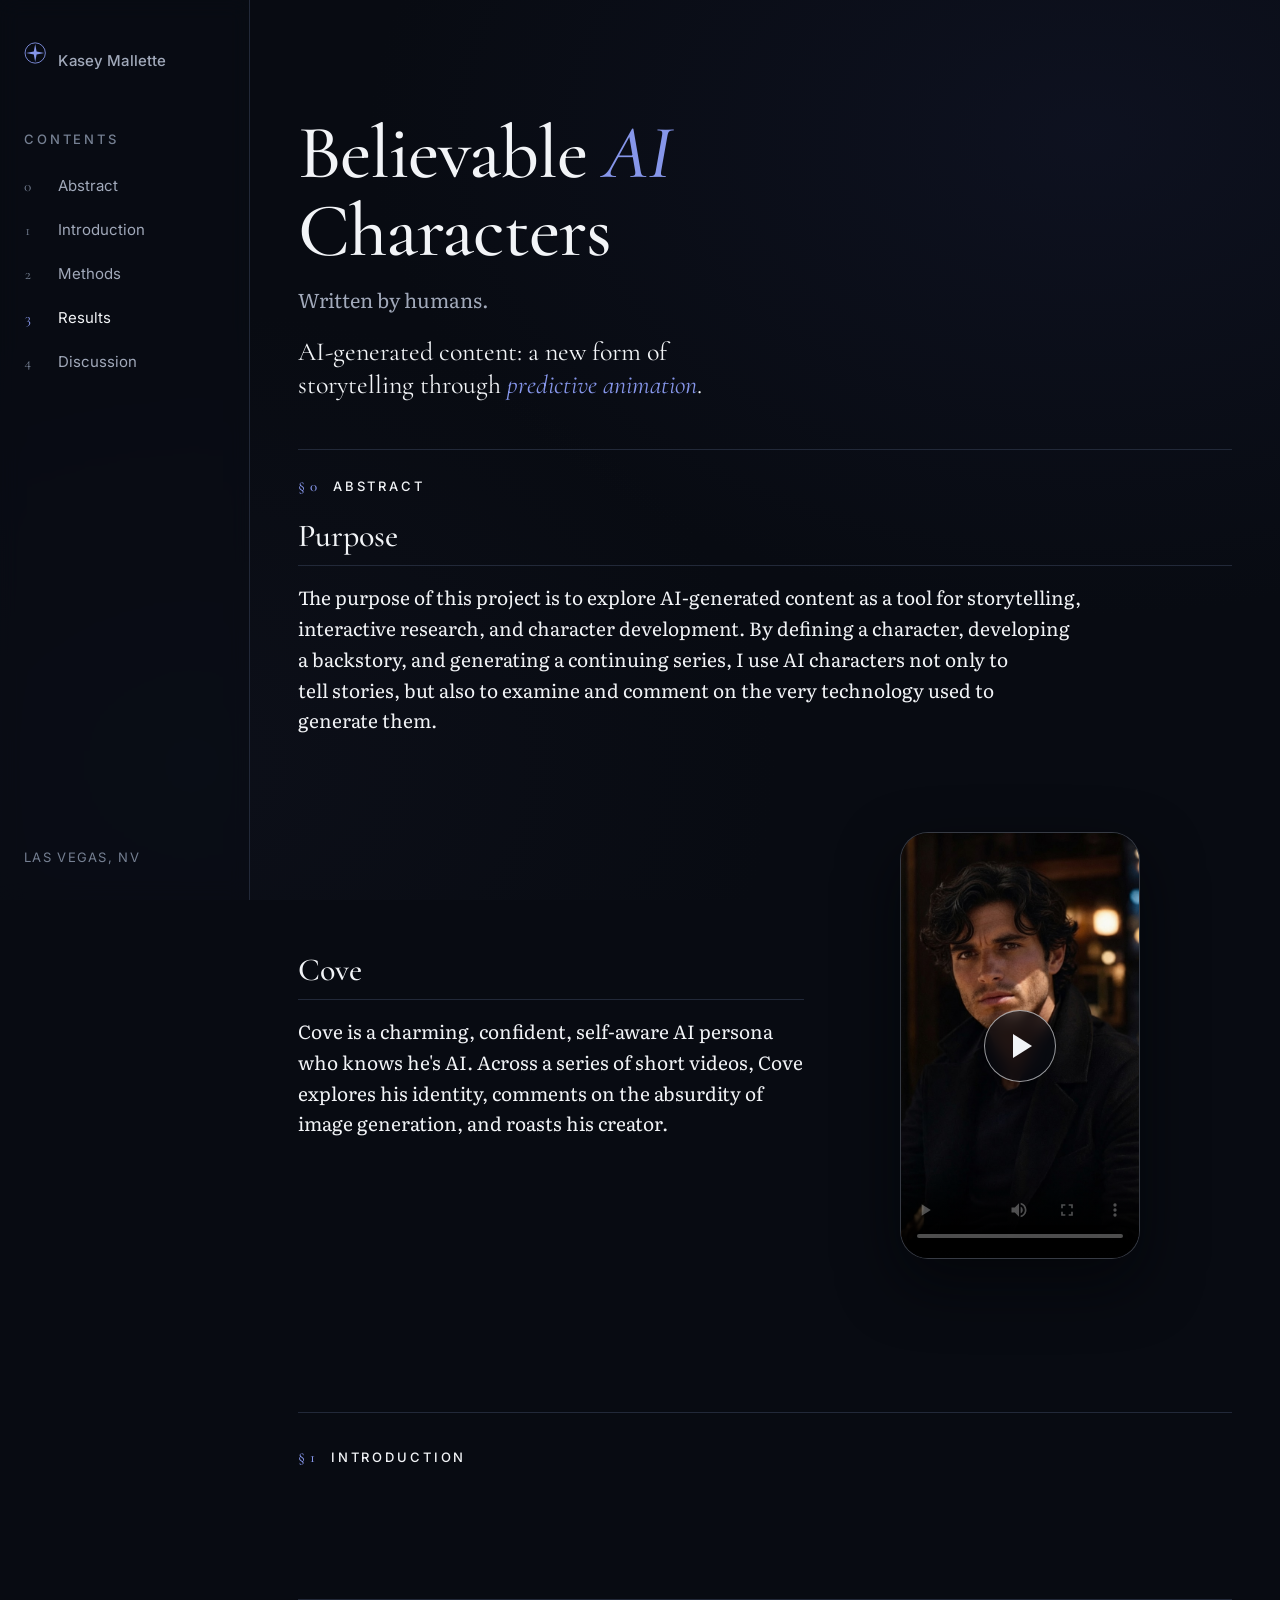
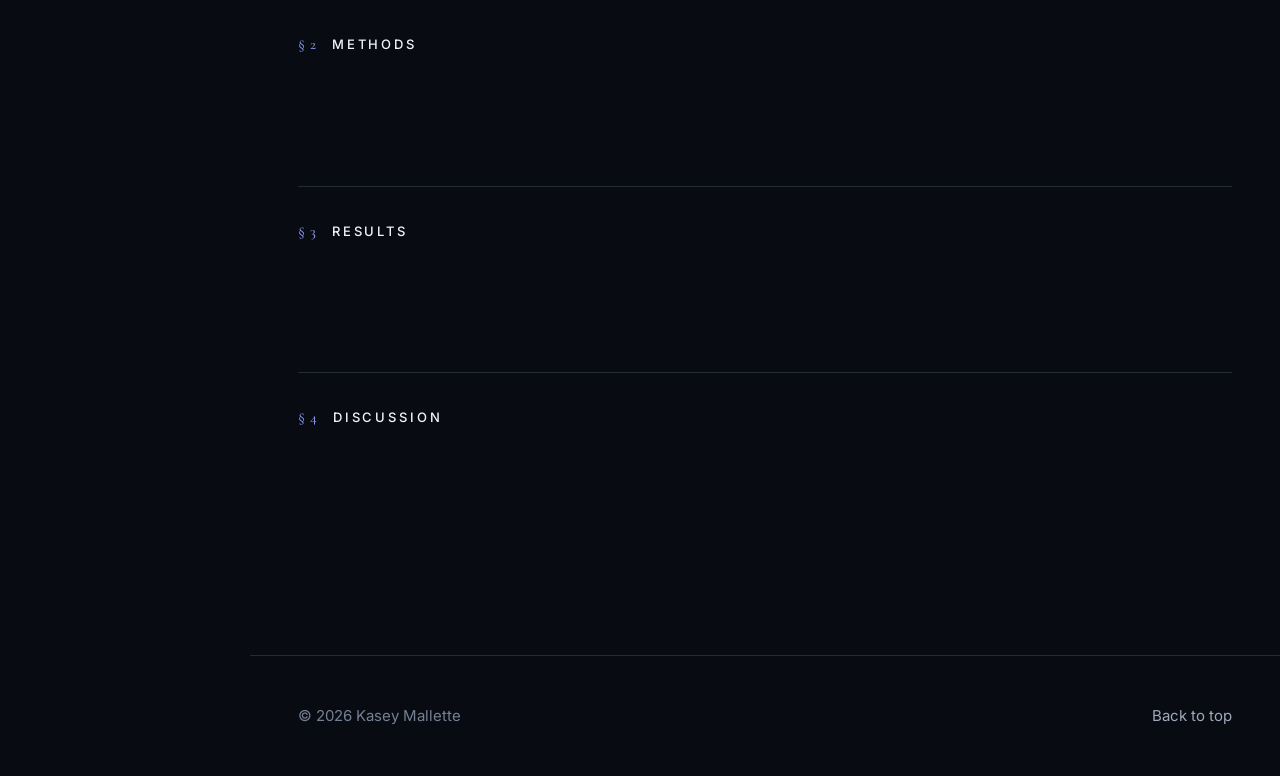
==== index.html @ 1885e65a "Commit html" ====
<!doctype html>
<html lang="en">
  <head>
    <meta charset="utf-8" />
    <meta name="viewport" content="width=device-width, initial-scale=1" />

    <title>Kasey Mallette — Believable AI Characters</title>
    <meta
      name="description"
      content="AI-generated content: a new form of storytelling through predictive animation."
    />

    <meta property="og:title" content="Kasey Mallette — Believable AI Characters" />
    <meta
      property="og:description"
      content="AI-generated content: a new form of storytelling through predictive animation."
    />
    <meta property="og:type" content="website" />

    <link rel="preconnect" href="https://fonts.googleapis.com" />
    <link rel="preconnect" href="https://fonts.gstatic.com" crossorigin />
    <link
      href="https://fonts.googleapis.com/css2?family=Cormorant+Garamond:ital,wght@0,400;0,500;0,600;1,400;1,500&family=Literata:ital,opsz,wght@0,7..72,400;0,7..72,500;1,7..72,400&family=Inter:wght@400;500;600&display=swap"
      rel="stylesheet"
    />

    <link rel="stylesheet" href="./base.css" />
    <link rel="stylesheet" href="./style.css" />
  </head>

  <body>
    <a href="#main" class="sr-only">Skip to content</a>

    <!-- Reading progress. Width is driven by scroll position in the script
         at the foot of this file. -->
    <div class="progress" aria-hidden="true"><span id="progressBar"></span></div>

    <!-- ==========================================================
         MOBILE HEADER
         Only visible below 1080px. On desktop the brand and the
         section list live in the fixed sidebar instead.
         ========================================================== -->
    <header class="site-header" id="siteHeader">
      <div class="site-header__bar">
        <a href="#main" class="brand" aria-label="Kasey Mallette — top of page">
          <svg viewBox="0 0 32 32" fill="none" aria-hidden="true">
            <circle cx="16" cy="16" r="14.5" stroke="currentColor" stroke-width="1.25" />
            <path d="M16 3 L18 14 L29 16 L18 18 L16 29 L14 18 L3 16 L14 14 Z" fill="currentColor" />
          </svg>
          <span>Kasey Mallette</span>
        </a>

        <button class="nav-toggle" id="navToggle" aria-label="Open menu" aria-expanded="false" aria-controls="navPanel">
          <svg viewBox="0 0 24 24" fill="none" stroke="currentColor" stroke-width="1.75" stroke-linecap="round" aria-hidden="true">
            <line x1="4" y1="7" x2="20" y2="7" />
            <line x1="4" y1="12" x2="20" y2="12" />
            <line x1="4" y1="17" x2="20" y2="17" />
          </svg>
        </button>
      </div>

      <!-- Always-visible chip rail on phones. Scrolls sideways, highlights
           the section you are in, so the page never reads as one long text. -->
      <nav class="chiprail" aria-label="Sections">
        <a href="#abstract" data-spy-chip="abstract">0 · Abstract</a>
        <a href="#introduction" data-spy-chip="introduction">1 · Introduction</a>
        <a href="#methods" data-spy-chip="methods">2 · Methods</a>
        <a href="#results" data-spy-chip="results">3 · Results</a>
        <a href="#discussion" data-spy-chip="discussion">4 · Discussion</a>
      </nav>

      <nav class="nav-panel" id="navPanel" data-open="false" aria-label="Menu">
        <ol>
          <li><a href="#abstract"><span>§ 0</span><span>Abstract</span></a></li>
          <li><a href="#introduction"><span>§ 1</span><span>Introduction</span></a></li>
          <li><a href="#methods"><span>§ 2</span><span>Methods</span></a></li>
          <li><a href="#results"><span>§ 3</span><span>Results</span></a></li>
          <li><a href="#discussion"><span>§ 4</span><span>Discussion</span></a></li>
        </ol>
      </nav>
    </header>

    <!-- ==========================================================
         DESKTOP SIDEBAR
         Fixed. Holds the brand, the section list with a live
         active state, and the contact line. This is what makes the
         page click-through instead of one continuous scroll.
         ========================================================== -->
    <aside class="sidenav" aria-label="Section navigation">
      <a href="#main" class="brand brand--side">
        <svg viewBox="0 0 32 32" fill="none" aria-hidden="true">
          <circle cx="16" cy="16" r="14.5" stroke="currentColor" stroke-width="1.25" />
          <path d="M16 3 L18 14 L29 16 L18 18 L16 29 L14 18 L3 16 L14 14 Z" fill="currentColor" />
        </svg>
        <span>Kasey Mallette</span>
      </a>

      <nav class="sidenav__nav">
        <p class="sidenav__label">Contents</p>
        <ol>
          <li><a href="#abstract" data-spy="abstract"><span class="sidenav__num">0</span><span>Abstract</span></a></li>
          <li><a href="#introduction" data-spy="introduction"><span class="sidenav__num">1</span><span>Introduction</span></a></li>
          <li><a href="#methods" data-spy="methods"><span class="sidenav__num">2</span><span>Methods</span></a></li>
          <li><a href="#results" data-spy="results"><span class="sidenav__num">3</span><span>Results</span></a></li>
          <li><a href="#discussion" data-spy="discussion"><span class="sidenav__num">4</span><span>Discussion</span></a></li>
        </ol>
      </nav>

      <p class="sidenav__foot">Las Vegas, NV</p>
    </aside>

    <main id="main">
      <!-- ==========================================================
           HERO
           Approved copy is maintained in README.md and moved here.
           ========================================================== -->
      <section class="hero">
        <div class="wrap">
          <h1 class="reveal">
            <span class="hero__line">Believable <span class="accent">AI</span></span>
            <span class="hero__line">Characters</span>
            <span class="hero__byline">Written by humans.</span>
          </h1>

          <div class="tagline reveal delay-1">
            <p class="tagline__lede">
              AI-generated content: a new form of storytelling through
              <span class="accent">predictive animation</span>.
            </p>
          </div>

          <div class="hero__grid reveal delay-2">
            <div class="abstract" id="abstract" aria-labelledby="abstract-label">
              <p class="abstract__label" id="abstract-label">
                <span class="abstract__num">§ 0</span>
                <span class="abstract__name">Abstract</span>
              </p>

              <div class="abstract__body">
                <section class="abstract__copy" aria-labelledby="abstract-purpose">
                  <h3 class="abstract__character" id="abstract-purpose">Purpose</h3>
                  <p>
                    The purpose of this project is to explore AI-generated content as a
                    tool for storytelling, interactive research, and character
                    development. By defining a character, developing a backstory, and
                    generating a continuing series, I use AI characters not only to tell
                    stories, but also to examine and comment on the very technology used
                    to generate them.
                  </p>
                </section>

                <article class="abstract__pair">
                  <div class="abstract__copy">
                    <h3 class="abstract__character">Cove</h3>
                    <p>
                      Cove is a charming, confident, self-aware AI persona who knows he's
                      AI. Across a series of short videos, Cove explores his identity,
                      comments on the absurdity of image generation, and roasts his
                      creator.
                    </p>
                  </div>

                  <div class="phone-player">
                    <video
                      class="phone-video"
                      controls
                      playsinline
                      preload="metadata"
                      poster="./images/A1_meet-cove.jpg"
                      aria-label="A1 — Meet Cove"
                    >
                      <source src="./videos/A1_meet-cove.mp4" type="video/mp4" />
                    </video>
                    <button class="phone-player__play" type="button" aria-label="Play Meet Cove">
                      <span aria-hidden="true"></span>
                    </button>
                  </div>
                </article>

                <!-- Holly Wood copy is still in development in README.md. -->
              </div>
            </div>
          </div>
        </div>
      </section>

      <!-- ==========================================================
           § 1 INTRODUCTION
           Copy pending in README.md.
           ========================================================== -->
      <section class="paper-section reveal-on-scroll" id="introduction" aria-labelledby="introduction-label">
        <div class="wrap">
          <header class="sect-head">
            <p class="sect-head__label" id="introduction-label">
              <span class="sect-head__num">§ 1</span>
              <span class="sect-head__name">Introduction</span>
            </p>
          </header>
        </div>
      </section>

      <!-- ==========================================================
           § 2 METHODS
           Copy pending in README.md.
           ========================================================== -->
      <section class="paper-section reveal-on-scroll" id="methods" aria-labelledby="methods-label">
        <div class="wrap">
          <header class="sect-head">
            <p class="sect-head__label" id="methods-label">
              <span class="sect-head__num">§ 2</span>
              <span class="sect-head__name">Methods</span>
            </p>
          </header>
        </div>
      </section>

      <!-- ==========================================================
           § 3 RESULTS
           Copy pending in README.md.
           ========================================================== -->
      <section class="paper-section reveal-on-scroll" id="results" aria-labelledby="results-label">
        <div class="wrap">
          <header class="sect-head">
            <p class="sect-head__label" id="results-label">
              <span class="sect-head__num">§ 3</span>
              <span class="sect-head__name">Results</span>
            </p>
          </header>
        </div>
      </section>

      <!-- ==========================================================
           § 4 DISCUSSION
           Copy pending in README.md.
           ========================================================== -->
      <section class="paper-section reveal-on-scroll" id="discussion" aria-labelledby="discussion-label">
        <div class="wrap">
          <header class="sect-head">
            <p class="sect-head__label" id="discussion-label">
              <span class="sect-head__num">§ 4</span>
              <span class="sect-head__name">Discussion</span>
            </p>
          </header>
        </div>
      </section>

    </main>

    <footer class="site-footer">
      <div class="wrap">
        <span>© <span id="year"></span> Kasey Mallette</span>
        <a href="#main">Back to top</a>
      </div>
    </footer>

    <!-- Lightbox. Opens when a .tile with data-video is clicked. -->
    <div class="lightbox" id="lightbox" data-open="false" role="dialog" aria-modal="true" aria-label="Video player">
      <button class="lightbox__close" id="lightboxClose" aria-label="Close video">×</button>
      <div class="lightbox__stage"><iframe id="lightboxFrame" title="Video" allow="autoplay; encrypted-media; picture-in-picture" allowfullscreen></iframe></div>
    </div>

    <script>
      document.getElementById("year").textContent = new Date().getFullYear();

      /* Reading progress + header state */
      const header = document.getElementById("siteHeader");
      const bar = document.getElementById("progressBar");
      const onScroll = () => {
        header.dataset.scrolled = window.scrollY > 8 ? "true" : "false";
        const h = document.documentElement.scrollHeight - window.innerHeight;
        bar.style.width = (h > 0 ? (window.scrollY / h) * 100 : 0) + "%";
      };
      onScroll();
      window.addEventListener("scroll", onScroll, { passive: true });

      /* Mobile menu */
      const toggle = document.getElementById("navToggle");
      const panel = document.getElementById("navPanel");
      const setNav = (open) => {
        panel.dataset.open = String(open);
        toggle.setAttribute("aria-expanded", String(open));
        toggle.setAttribute("aria-label", open ? "Close menu" : "Open menu");
      };
      toggle.addEventListener("click", () => setNav(panel.dataset.open !== "true"));
      panel.addEventListener("click", (e) => { if (e.target.closest("a")) setNav(false); });

      /* Scrollspy — marks the sidebar and chip rail entry for the section
         currently nearest the top third of the viewport. */
      const spySections = ["abstract", "introduction", "methods", "results", "discussion"];
      const spyLinks = new Map();
      spySections.forEach((id) => {
        spyLinks.set(id, [
          document.querySelector(`[data-spy="${id}"]`),
          document.querySelector(`[data-spy-chip="${id}"]`),
        ].filter(Boolean));
      });
      const setActive = (id) => {
        spyLinks.forEach((els, key) =>
          els.forEach((el) => el.setAttribute("aria-current", key === id ? "true" : "false"))
        );
      };
      const spyObserver = new IntersectionObserver(
        (entries) => {
          const hit = entries
            .filter((e) => e.isIntersecting)
            .sort((a, b) => a.boundingClientRect.top - b.boundingClientRect.top)[0];
          if (hit) setActive(hit.target.id);
        },
        { rootMargin: "-20% 0px -65% 0px", threshold: 0 }
      );
      spySections.forEach((id) => {
        const el = document.getElementById(id);
        if (el) spyObserver.observe(el);
      });

      /* Reveal on scroll */
      const observer = new IntersectionObserver(
        (entries) => {
          entries.forEach((entry) => {
            if (entry.isIntersecting) {
              entry.target.dataset.visible = "true";
              observer.unobserve(entry.target);
            }
          });
        },
        { rootMargin: "0px 0px -10% 0px", threshold: 0.05 }
      );
      document.querySelectorAll(".reveal-on-scroll").forEach((el) => observer.observe(el));

      /* Large, centered play controls for the three embedded character videos. */
      document.querySelectorAll(".phone-player").forEach((player) => {
        const video = player.querySelector("video");
        const play = player.querySelector(".phone-player__play");
        const sync = () => {
          player.dataset.playing = String(!video.paused && !video.ended);
        };
        play.addEventListener("click", () => video.play());
        video.addEventListener("play", sync);
        video.addEventListener("pause", sync);
        video.addEventListener("ended", sync);
      });

      /* Lightbox — YouTube Shorts play in place rather than sending
         the visitor off to YouTube. src is cleared on close so audio stops. */
      const lb = document.getElementById("lightbox");
      const lbFrame = document.getElementById("lightboxFrame");
      const closeLb = () => {
        lb.dataset.open = "false";
        lbFrame.removeAttribute("src");
        document.body.style.overflow = "";
      };
      document.querySelectorAll("[data-yt]").forEach((tile) => {
        tile.addEventListener("click", () => {
          lbFrame.src =
            "https://www.youtube-nocookie.com/embed/" + tile.dataset.yt + "?autoplay=1&rel=0&playsinline=1";
          lb.dataset.open = "true";
          document.body.style.overflow = "hidden";
        });
      });
      document.getElementById("lightboxClose").addEventListener("click", closeLb);
      lb.addEventListener("click", (e) => { if (e.target === lb) closeLb(); });
      document.addEventListener("keydown", (e) => {
        if (e.key === "Escape") { closeLb(); setNav(false); }
      });
    </script>
  </body>
</html>
---- base.css ----
/* base.css — reset & accessibility basics */
*,
*::before,
*::after {
  box-sizing: border-box;
  margin: 0;
  padding: 0;
}

html {
  -moz-text-size-adjust: none;
  -webkit-text-size-adjust: none;
  text-size-adjust: none;
  -webkit-font-smoothing: antialiased;
  -moz-osx-font-smoothing: grayscale;
  text-rendering: optimizeLegibility;
  scroll-behavior: smooth;
  hanging-punctuation: first last;
  scroll-padding-top: var(--space-16);
}

body {
  min-height: 100dvh;
  line-height: 1.6;
  font-family: var(--font-body, sans-serif);
  font-size: var(--text-base);
  color: var(--color-text);
  background-color: var(--color-bg);
}

img, picture, video, canvas, svg {
  display: block;
  max-width: 100%;
  height: auto;
}

ul[role='list'], ol[role='list'] { list-style: none; }

input, button, textarea, select {
  font: inherit;
  color: inherit;
}

h1, h2, h3, h4, h5, h6 {
  text-wrap: balance;
  line-height: 1.15;
}
p, li, figcaption {
  text-wrap: pretty;
  max-width: 72ch;
}

::selection {
  background: hsl(230 70% 72% / 0.25);
  color: var(--color-text);
}

:focus-visible {
  outline: 2px solid var(--color-primary);
  outline-offset: 3px;
  border-radius: 4px;
}

@media (prefers-reduced-motion: reduce) {
  *, *::before, *::after {
    animation-duration: 0.01ms !important;
    animation-iteration-count: 1 !important;
    transition-duration: 0.01ms !important;
    scroll-behavior: auto !important;
  }
}

button {
  cursor: pointer;
  background: none;
  border: none;
}

a, button, [role='button'] {
  transition:
    color 180ms ease,
    background 180ms ease,
    border-color 180ms ease,
    box-shadow 180ms ease,
    transform 180ms ease;
}

.sr-only {
  position: absolute;
  width: 1px;
  height: 1px;
  padding: 0;
  margin: -1px;
  overflow: hidden;
  clip: rect(0, 0, 0, 0);
  white-space: nowrap;
  border-width: 0;
}
---- style.css ----
/* ============================================
   Kasey Mallette — portfolio
   Dark only. Fixed sidebar + prose column + margin column.
   The paper spine is still IMRAD; the shell around it is a site.
   ============================================ */

:root {
  /* Type */
  /* Cormorant is a display serif: high stroke contrast, small x-height.
     Gorgeous at hero size, unreadable as body text on a phone.
     Literata is a screen-reading serif — sturdier strokes, taller x-height,
     optical sizing. Swap the first name below for "Lora",
     "Libre Baskerville", or "Georgia" to try the alternatives. */
  --font-display: "Cormorant Garamond", "EB Garamond", Georgia, serif;
  --font-read: "Literata", Georgia, "Iowan Old Style", serif;
  --font-body: "Inter", system-ui, -apple-system, "Segoe UI", sans-serif;

  /* Fluid type scale */
  --text-xs: clamp(0.75rem, 0.72rem + 0.15vw, 0.8125rem);
  --text-sm: clamp(0.875rem, 0.84rem + 0.18vw, 0.9375rem);
  --text-base: clamp(1rem, 0.96rem + 0.2vw, 1.0625rem);
  --text-lg: clamp(1.125rem, 1.06rem + 0.3vw, 1.25rem);
  --text-xl: clamp(1.5rem, 1.3rem + 0.9vw, 2rem);
  --text-2xl: clamp(2rem, 1.6rem + 2vw, 3rem);
  --text-hero: clamp(2.5rem, 1.7rem + 4.4vw, 4.75rem);

  /* Reading sizes */
  --text-read: clamp(1.0625rem, 1rem + 0.4vw, 1.1875rem);
  --text-lede: clamp(1.25rem, 1.1rem + 0.8vw, 1.625rem);

  /* Spacing (4px base) */
  --space-1: 0.25rem;
  --space-2: 0.5rem;
  --space-3: 0.75rem;
  --space-4: 1rem;
  --space-5: 1.25rem;
  --space-6: 1.5rem;
  --space-8: 2rem;
  --space-12: 3rem;
  --space-16: 4rem;
  --space-24: 6rem;
  --space-32: 8rem;

  /* Color — dark only */
  --color-bg: hsl(222 40% 5%);
  --color-surface: hsl(222 35% 8%);
  --color-surface-2: hsl(222 30% 12%);
  --color-border: hsl(222 25% 18%);
  --color-text: hsl(220 25% 96%);
  --color-text-muted: hsl(220 15% 68%);
  --color-text-dim: hsl(220 12% 52%);
  --color-primary: hsl(230 70% 72%);
  --color-primary-strong: hsl(230 75% 78%);

  /* Radii */
  --radius-sm: 4px;
  --radius-md: 8px;
  --radius-lg: 14px;
  --radius-pill: 999px;

  /* Layout */
  --container-max: 1160px;
  --measure: 46ch;
  --gutter: clamp(1.25rem, 4vw, 3rem);
  --sidenav-w: 250px;
  --header-h: 108px;
}

body {
  background:
    radial-gradient(1200px 800px at 85% 15%, hsl(230 40% 12% / 0.55), transparent 60%),
    radial-gradient(900px 700px at 15% 85%, hsl(230 30% 10% / 0.45), transparent 65%),
    var(--color-bg);
  background-attachment: fixed;
}

html { scroll-behavior: smooth; scroll-padding-top: var(--header-h); }
@media (prefers-reduced-motion: reduce) { html { scroll-behavior: auto; } }

/* ---------- Shell ---------- */

.wrap {
  width: 100%;
  max-width: var(--container-max);
  margin-inline: auto;
  padding-inline: var(--gutter);
}

/* Reading progress */
.progress {
  position: fixed;
  inset: 0 0 auto 0;
  height: 2px;
  z-index: 80;
  background: transparent;
}
.progress span {
  display: block;
  height: 100%;
  width: 0;
  background: var(--color-primary);
  transition: width 90ms linear;
}

/* ---------- Mobile header ---------- */

.site-header {
  position: sticky;
  top: 0;
  z-index: 60;
  background: hsl(222 40% 5% / 0.82);
  backdrop-filter: blur(14px);
  -webkit-backdrop-filter: blur(14px);
  border-bottom: 1px solid transparent;
  transition: border-color 240ms ease, background 240ms ease;
}
.site-header[data-scrolled="true"] {
  border-bottom-color: var(--color-border);
  background: hsl(222 40% 5% / 0.94);
}
.site-header__bar {
  display: flex;
  align-items: center;
  justify-content: space-between;
  gap: var(--space-6);
  padding: var(--space-4) var(--gutter);
}

.brand {
  display: inline-flex;
  align-items: center;
  gap: var(--space-3);
  color: var(--color-text);
  text-decoration: none;
  font-family: var(--font-display);
  font-size: var(--text-lg);
  font-weight: 500;
  letter-spacing: 0.01em;
}
.brand svg { width: 30px; height: 30px; color: var(--color-primary); flex-shrink: 0; }

.nav-toggle {
  width: 42px;
  height: 42px;
  display: inline-flex;
  align-items: center;
  justify-content: center;
  border: 1px solid var(--color-border);
  border-radius: var(--radius-md);
  color: var(--color-text);
}
.nav-toggle:hover { border-color: var(--color-primary); color: var(--color-primary); }
.nav-toggle svg { width: 20px; height: 20px; }

/* Horizontal chip rail — the phone equivalent of the sidebar.
   Always visible, so a phone reader can jump instead of scrolling. */
.chiprail {
  display: flex;
  gap: var(--space-2);
  overflow-x: auto;
  scrollbar-width: none;
  padding: 0 var(--gutter) var(--space-3);
  scroll-snap-type: x proximity;
}
.chiprail::-webkit-scrollbar { display: none; }
.chiprail a {
  flex: 0 0 auto;
  scroll-snap-align: start;
  padding: var(--space-2) var(--space-4);
  border: 1px solid var(--color-border);
  border-radius: var(--radius-pill);
  font-family: var(--font-body);
  font-size: var(--text-xs);
  letter-spacing: 0.08em;
  text-transform: uppercase;
  color: var(--color-text-muted);
  text-decoration: none;
  white-space: nowrap;
  transition: color 160ms ease, border-color 160ms ease, background 160ms ease;
}
.chiprail a[aria-current="true"] {
  color: var(--color-bg);
  background: var(--color-primary);
  border-color: var(--color-primary);
}

.nav-panel { display: none; border-top: 1px solid var(--color-border); background: hsl(222 35% 7% / 0.97); }
.nav-panel[data-open="true"] { display: block; }
.nav-panel ol { list-style: none; display: grid; gap: var(--space-1); padding: var(--space-4) var(--gutter); }
.nav-panel a {
  display: flex;
  align-items: baseline;
  gap: var(--space-4);
  padding-block: var(--space-2);
  color: var(--color-text-muted);
  text-decoration: none;
  font-size: var(--text-sm);
  letter-spacing: 0.12em;
  text-transform: uppercase;
}
.nav-panel a:hover { color: var(--color-text); }
.nav-panel a span:first-child {
  font-family: var(--font-display);
  color: var(--color-primary);
  text-transform: none;
}

/* ---------- Desktop sidebar ---------- */

.sidenav { display: none; }

@media (min-width: 1100px) {
  .site-header { display: none; }

  body { padding-left: var(--sidenav-w); }

  .sidenav {
    position: fixed;
    inset: 0 auto 0 0;
    width: var(--sidenav-w);
    z-index: 60;
    display: flex;
    flex-direction: column;
    gap: var(--space-8);
    padding: var(--space-8) var(--space-6);
    border-right: 1px solid var(--color-border);
    background: hsl(222 38% 6% / 0.6);
    backdrop-filter: blur(10px);
    -webkit-backdrop-filter: blur(10px);
  }

  .brand--side { font-size: var(--text-base); }
  .brand--side svg { width: 26px; height: 26px; }

  .sidenav__nav { margin-top: var(--space-4); }
  .sidenav__label {
    font-family: var(--font-body);
    font-size: var(--text-xs);
    font-weight: 500;
    letter-spacing: 0.22em;
    text-transform: uppercase;
    color: var(--color-text-dim);
    margin-bottom: var(--space-4);
  }
  .sidenav ol { list-style: none; display: grid; gap: var(--space-1); }
  .sidenav a {
    display: grid;
    grid-template-columns: 1.4rem 1fr;
    align-items: baseline;
    gap: var(--space-3);
    padding: var(--space-2) var(--space-3);
    margin-left: calc(var(--space-3) * -1);
    border-radius: var(--radius-sm);
    font-family: var(--font-body);
    font-size: var(--text-sm);
    color: var(--color-text-muted);
    text-decoration: none;
    transition: color 160ms ease, background 160ms ease;
  }
  .sidenav a:hover { color: var(--color-text); background: hsl(222 30% 14% / 0.6); }
  .sidenav__num {
    font-family: var(--font-display);
    color: var(--color-text-dim);
    font-variant-numeric: tabular-nums;
    transition: color 160ms ease;
  }
  .sidenav a[aria-current="true"] { color: var(--color-text); }
  .sidenav a[aria-current="true"] .sidenav__num { color: var(--color-primary); }

  .sidenav__foot {
    margin-top: auto;
    font-family: var(--font-body);
    font-size: var(--text-xs);
    letter-spacing: 0.1em;
    text-transform: uppercase;
    color: var(--color-text-dim);
  }
}

/* ---------- Hero ---------- */

.hero { padding-block: clamp(var(--space-16), 9vw, var(--space-32)) var(--space-16); }

.hero h1 {
  font-family: var(--font-display);
  font-weight: 500;
  font-size: var(--text-hero);
  line-height: 1.02;
  letter-spacing: -0.015em;
  color: var(--color-text);
  max-width: 16ch;
}
.hero h1 .accent { color: var(--color-primary); font-style: italic; font-weight: 500; }
.hero__line { display: block; }
.hero__byline {
  display: block;
  margin-top: var(--space-4);
  font-family: var(--font-read);
  font-size: var(--text-lg);
  font-weight: 400;
  letter-spacing: 0;
  line-height: 1.3;
  color: var(--color-text-muted);
}

.hero .tagline { margin-top: var(--space-6); }
.hero .tagline p {
  font-family: var(--font-display);
  font-size: var(--text-lede);
  line-height: 1.25;
  color: var(--color-text);
  max-width: 34ch;
}
.hero .tagline .accent { color: var(--color-primary); font-style: italic; }

/* Abstract character studies: prose left, one phone video right. */
.hero__grid {
  margin-top: var(--space-12);
}

.abstract { padding-top: var(--space-6); border-top: 1px solid var(--color-border); }
.abstract__label,
.label {
  font-family: var(--font-body);
  font-size: var(--text-xs);
  font-weight: 500;
  letter-spacing: 0.22em;
  text-transform: uppercase;
  color: var(--color-text-muted);
  margin-bottom: var(--space-5);
}
.abstract__label {
  display: flex;
  align-items: baseline;
  gap: var(--space-4);
}
.abstract__num {
  font-family: var(--font-display);
  font-size: var(--text-sm);
  letter-spacing: 0.02em;
  text-transform: none;
  color: var(--color-primary);
}
.abstract__name { color: var(--color-text); }
.abstract__body { display: grid; gap: clamp(var(--space-12), 8vw, var(--space-24)); }
.abstract__pair {
  display: grid;
  gap: var(--space-8);
  align-items: center;
}
@media (min-width: 760px) {
  .abstract__pair {
    grid-template-columns: minmax(0, var(--measure)) 240px;
    gap: clamp(var(--space-12), 8vw, var(--space-24));
  }
}
.abstract__body p {
  font-family: var(--font-read);
  font-size: var(--text-read);
  line-height: 1.62;
  color: var(--color-text);
}
.abstract__copy {
  display: grid;
  gap: var(--space-4);
}
.abstract__character {
  padding-bottom: var(--space-3);
  border-bottom: 1px solid var(--color-border);
  font-family: var(--font-display);
  font-size: var(--text-xl);
  font-weight: 500;
  line-height: 1.1;
  color: var(--color-text);
}
/* Abstract emphasis: italic only, never accent color. Literata ships a real
   drawn italic, so this reads as a shift in tone rather than a visual
   destination. Color at the end of a paragraph is what makes the eye skip
   ahead — italic alone does not. */
.abstract__body em { font-style: italic; color: inherit; }

/* Phone-shaped playable character frame. */
.phone-player {
  position: relative;
  width: 240px;
  aspect-ratio: 9 / 16;
  justify-self: center;
}
.phone-video {
  display: block;
  width: 100%;
  height: 100%;
  aspect-ratio: 9 / 16;
  object-fit: cover;
  overflow: hidden;
  border: 1px solid hsl(220 25% 96% / 0.18);
  border-radius: 28px;
  background-color: var(--color-surface);
  box-shadow:
    0 24px 60px hsl(222 45% 2% / 0.65),
    inset 0 0 0 5px hsl(222 35% 7% / 0.8);
}
.phone-video:hover {
  transform: translateY(-5px);
  border-color: var(--color-primary);
  box-shadow:
    0 30px 70px hsl(222 45% 2% / 0.75),
    0 0 0 1px hsl(230 70% 72% / 0.2);
}
.phone-video:focus-visible { outline: 2px solid var(--color-primary); outline-offset: 4px; }
.phone-player__play {
  position: absolute;
  inset: 50% auto auto 50%;
  width: 72px;
  height: 72px;
  display: grid;
  place-items: center;
  transform: translate(-50%, -50%);
  border: 1px solid hsl(220 25% 96% / 0.62);
  border-radius: 50%;
  background: hsl(222 40% 5% / 0.68);
  color: var(--color-text);
  box-shadow: 0 12px 35px hsl(222 45% 2% / 0.55);
  backdrop-filter: blur(8px);
  -webkit-backdrop-filter: blur(8px);
  transition: opacity 180ms ease, transform 180ms ease, background 180ms ease;
}
.phone-player__play span {
  width: 0;
  height: 0;
  margin-left: 5px;
  border-top: 12px solid transparent;
  border-bottom: 12px solid transparent;
  border-left: 19px solid currentColor;
}
.phone-player__play:hover {
  background: var(--color-primary);
  color: var(--color-bg);
  transform: translate(-50%, -50%) scale(1.06);
}
.phone-player[data-playing="true"] .phone-player__play {
  opacity: 0;
  pointer-events: none;
}
@media (max-width: 759px) {
  .phone-player { width: min(260px, 78vw); }
}

/* ---------- Section heads ---------- */

.sect-head {
  padding-top: var(--space-8);
  border-top: 1px solid var(--color-border);
  margin-bottom: var(--space-10, 2.5rem);
  display: grid;
  gap: var(--space-3);
}
.sect-head__label {
  display: flex;
  align-items: baseline;
  gap: var(--space-4);
  font-family: var(--font-body);
  font-size: var(--text-xs);
  font-weight: 500;
  letter-spacing: 0.22em;
  text-transform: uppercase;
  color: var(--color-text-muted);
}
.sect-head__num {
  font-family: var(--font-display);
  font-size: var(--text-sm);
  letter-spacing: 0.02em;
  text-transform: none;
  color: var(--color-primary);
}
.sect-head__name { color: var(--color-text); }
.sect-head__lede {
  font-family: var(--font-display);
  font-size: var(--text-lede);
  line-height: 1.3;
  color: var(--color-text-muted);
  max-width: 38ch;
}

/* ---------- The Work ---------- */

.work { padding-block: clamp(var(--space-12), 7vw, var(--space-24)); }

.chars { display: grid; gap: var(--space-16); }
@media (min-width: 1000px) {
  .chars { grid-template-columns: 1fr 1fr; gap: clamp(var(--space-8), 4vw, var(--space-16)); }
}

.char__bar {
  display: flex;
  flex-wrap: wrap;
  align-items: baseline;
  gap: var(--space-2) var(--space-4);
  padding-bottom: var(--space-3);
  border-bottom: 1px solid var(--color-border);
}
.char__name {
  font-family: var(--font-display);
  font-size: var(--text-xl);
  font-weight: 500;
  line-height: 1.05;
  color: var(--color-text);
}
.char__role {
  font-family: var(--font-body);
  font-size: var(--text-xs);
  letter-spacing: 0.14em;
  text-transform: uppercase;
  color: var(--color-primary);
}
.char__desc {
  margin-top: var(--space-4);
  font-family: var(--font-read);
  font-size: var(--text-read);
  line-height: 1.6;
  color: var(--color-text-muted);
  max-width: 42ch;
}

/* Clip grid. Sized for vertical 9:16 short-form. */
.reel {
  display: grid;
  grid-template-columns: 1fr;
  gap: var(--space-6);
}
@media (min-width: 620px) {
  .reel { grid-template-columns: repeat(3, 1fr); gap: clamp(var(--space-4), 2.5vw, var(--space-8)); }
}

.tile {
  position: relative;
  display: block;
  width: 100%;
  aspect-ratio: 9 / 16;
  border-radius: var(--radius-lg);
  border: 1px solid var(--color-border);
  background-color: var(--color-surface);
  background-size: cover;
  background-position: center;
  overflow: hidden;
  cursor: pointer;
  transition: border-color 240ms ease, transform 240ms ease, box-shadow 240ms ease;
}
@media (min-width: 620px) { .tile { max-width: none; } }
.tile:hover {
  border-color: var(--color-primary);
  transform: translateY(-4px);
  box-shadow: 0 18px 40px hsl(222 45% 2% / 0.6);
}
.tile:focus-visible { outline: 2px solid var(--color-primary); outline-offset: 3px; }

.tile__play {
  position: absolute;
  inset: 0;
  margin: auto;
  width: 56px;
  height: 56px;
  border-radius: 50%;
  background: hsl(222 40% 5% / 0.55);
  border: 1px solid hsl(220 25% 96% / 0.55);
  backdrop-filter: blur(4px);
  -webkit-backdrop-filter: blur(4px);
  transition: background 240ms ease, border-color 240ms ease;
}
.tile__play::after {
  content: "";
  position: absolute;
  inset: 0;
  margin: auto;
  width: 0;
  height: 0;
  border-left: 13px solid var(--color-text);
  border-top: 8px solid transparent;
  border-bottom: 8px solid transparent;
  transform: translateX(2px);
}
.tile:hover .tile__play { background: var(--color-primary); border-color: var(--color-primary); }
.tile:hover .tile__play::after { border-left-color: var(--color-bg); }

/* Caption sits on a gradient so it stays legible over any frame. */
.tile__cap {
  position: absolute;
  inset: auto 0 0 0;
  display: grid;
  gap: 2px;
  padding: var(--space-12) var(--space-4) var(--space-4);
  background: linear-gradient(transparent, hsl(222 45% 3% / 0.92));
  text-align: left;
}
.tile__name {
  font-family: var(--font-display);
  font-size: var(--text-lg);
  line-height: 1.1;
  color: var(--color-text);
}
.tile__sub {
  font-family: var(--font-body);
  font-size: var(--text-xs);
  letter-spacing: 0.1em;
  text-transform: uppercase;
  color: var(--color-primary);
}

/* ---------- Paper sections ---------- */

.paper-section { padding-block: clamp(var(--space-12), 7vw, var(--space-24)); }
.paper-section + .paper-section { padding-top: 0; }

/* Prose left, evidence right. Single column until there is genuinely
   room for both, otherwise the margin notes squeeze the measure. */
.sect-grid { display: grid; gap: var(--space-12); }
@media (min-width: 1200px) {
  .sect-grid {
    grid-template-columns: minmax(0, var(--measure)) minmax(240px, 1fr);
    gap: clamp(var(--space-12), 5vw, var(--space-24));
    align-items: start;
  }
  .margin { position: sticky; top: var(--space-12); }
}

/* Introduction topics pair their prose with the most relevant cited source.
   The source follows the prose on phones and sits beside it on wide screens. */
.intro-flow {
  display: grid;
  gap: clamp(var(--space-12), 7vw, var(--space-24));
}
.intro-pair {
  display: grid;
  gap: var(--space-8);
  align-items: start;
}
.intro-pair__sources {
  display: grid;
  gap: var(--space-8);
}
.intro-refs { max-width: var(--measure); }
@media (min-width: 1200px) {
  .intro-pair {
    grid-template-columns: minmax(0, var(--measure)) minmax(240px, 1fr);
    gap: clamp(var(--space-12), 5vw, var(--space-24));
  }
  .intro-pair--text {
    grid-template-columns: minmax(0, var(--measure));
  }
}

/* ---------- Prose ---------- */

.prose { max-width: var(--measure); display: grid; gap: var(--space-6); }
.prose p {
  font-family: var(--font-read);
  font-size: var(--text-read);
  line-height: 1.62;
  color: var(--color-text);
}
.prose em { font-style: italic; }
/* Use .accent on key terms mid-sentence, never on a closing sentence —
   a blue ending makes the eye skip the paragraph to reach it. */
.prose .accent { color: var(--color-primary); font-style: italic; }
.prose__note { color: var(--color-text-dim); font-style: italic; }

/* Subheads inside a section. Sans, small, tracked out, with a rule —
   they break the wall of text without competing with the section label. */
.prose h3 {
  font-family: var(--font-body);
  font-size: var(--text-xs);
  font-weight: 600;
  letter-spacing: 0.18em;
  text-transform: uppercase;
  color: var(--color-text-muted);
  margin-top: var(--space-4);
  padding-bottom: var(--space-2);
  border-bottom: 1px solid var(--color-border);
}
.prose h3:first-child { margin-top: 0; }

.prose__turn {
  font-family: var(--font-read);
  font-size: var(--text-lede);
  line-height: 1.35;
  color: var(--color-text);
  margin-block: var(--space-3);
  max-width: 30ch;
}

.prose ul { display: grid; gap: var(--space-3); padding-left: var(--space-5); }
.prose li {
  font-family: var(--font-read);
  font-size: var(--text-read);
  line-height: 1.55;
  color: var(--color-text);
}
.prose li::marker { color: var(--color-primary); }

.prose blockquote {
  padding-left: var(--space-6);
  border-left: 2px solid var(--color-primary);
  font-family: var(--font-display);
  font-style: italic;
  font-size: var(--text-lede);
  line-height: 1.35;
  color: var(--color-text);
}

.prose a {
  color: var(--color-primary);
  text-decoration: none;
  border-bottom: 1px solid hsl(230 70% 72% / 0.35);
}
.prose a:hover { color: var(--color-primary-strong); border-bottom-color: var(--color-primary-strong); }

/* ---------- Margin column ---------- */

.margin { display: grid; gap: var(--space-8); align-content: start; }
.margin:empty { display: none; }

/* Linked previews of the primary sources cited beside the Introduction. */
.source-card {
  display: grid;
  grid-template-columns: 1fr;
  overflow: hidden;
  border: 1px solid var(--color-border);
  border-radius: var(--radius-lg);
  background: hsl(222 32% 8% / 0.62);
  color: var(--color-text);
  text-decoration: none;
}
.source-card:hover {
  transform: translateY(-4px);
  border-color: var(--color-primary);
  box-shadow: 0 18px 45px hsl(222 45% 2% / 0.62);
}
.source-card img {
  width: 100%;
  aspect-ratio: 16 / 9;
  object-fit: cover;
  object-position: top;
  border-bottom: 1px solid var(--color-border);
  filter: saturate(0.82) contrast(1.03);
}
.source-card__meta {
  padding: var(--space-4) var(--space-5) 0;
  font-family: var(--font-body);
  font-size: var(--text-xs);
  font-weight: 600;
  letter-spacing: 0.18em;
  text-transform: uppercase;
  color: var(--color-primary);
}
.source-card__title {
  padding: var(--space-2) var(--space-5) var(--space-5);
  font-family: var(--font-display);
  font-size: var(--text-lg);
  line-height: 1.2;
  color: var(--color-text);
}

.fig {
  display: grid;
  gap: var(--space-4);
  padding: var(--space-5);
  border: 1px solid var(--color-border);
  border-radius: var(--radius-lg);
  background: hsl(222 32% 8% / 0.55);
}
.fig__cap {
  font-family: var(--font-body);
  font-size: var(--text-xs);
  font-weight: 500;
  letter-spacing: 0.18em;
  text-transform: uppercase;
  color: var(--color-text-muted);
}
.fig__rows { display: grid; gap: var(--space-4); }
.fig__row {
  display: grid;
  grid-template-columns: 1fr auto;
  gap: var(--space-1) var(--space-3);
  align-items: baseline;
}
.fig__k {
  font-family: var(--font-body);
  font-size: var(--text-xs);
  color: var(--color-text-dim);
}
.fig__v {
  font-family: var(--font-display);
  font-size: var(--text-lg);
  color: var(--color-text);
  font-variant-numeric: tabular-nums;
  text-align: right;
}
.fig__track {
  grid-column: 1 / -1;
  height: 5px;
  border-radius: var(--radius-pill);
  background: hsl(222 25% 16%);
  overflow: hidden;
}
.fig__bar {
  display: block;
  height: 100%;
  width: var(--w, 0%);
  border-radius: inherit;
  background: var(--color-text-dim);
  transition: width 900ms cubic-bezier(0.16, 1, 0.3, 1);
}
.fig__row.is-hi .fig__bar { background: var(--color-primary); }
.fig__row.is-hi .fig__v { color: var(--color-primary); }
.fig__note {
  font-family: var(--font-body);
  font-size: var(--text-xs);
  color: var(--color-text-dim);
  line-height: 1.5;
}
.fig--quote blockquote {
  font-family: var(--font-display);
  font-style: italic;
  font-size: var(--text-base);
  line-height: 1.45;
  color: var(--color-text);
  padding-left: var(--space-4);
  border-left: 2px solid var(--color-primary);
}

/* ---------- Citations ---------- */
/* Superscript marker. Raised with vertical-align rather than <sup> alone so
   it never pushes the line box open and breaks the paragraph's rhythm. */
.cite {
  font-family: var(--font-body);
  font-size: 0.62em;
  font-weight: 500;
  line-height: 1;
  vertical-align: super;
  color: var(--color-primary);
  text-decoration: none;
  margin-left: 0.15em;
  padding: 0 0.1em;
  border-radius: 2px;
  transition: color 0.15s ease, background-color 0.15s ease;
}
.cite:hover,
.cite:focus-visible { color: var(--color-bg); background-color: var(--color-primary-strong); }

.refs {
  margin-top: var(--space-8);
  padding-top: var(--space-5);
  padding-left: 0;
  border-top: 1px solid var(--color-border);
  list-style: none;
  counter-reset: ref;
  display: grid;
  gap: var(--space-3);
}
/* Scoped through .prose so it outranks the generic `.prose li` rule above. */
.prose .refs li {
  counter-increment: ref;
  position: relative;
  padding-left: var(--space-6);
  font-family: var(--font-body);
  font-size: var(--text-xs);
  line-height: 1.5;
  color: var(--color-text-dim);
}
.prose .refs li::before {
  content: counter(ref);
  position: absolute;
  left: 0;
  top: 0;
  color: var(--color-primary);
  font-variant-numeric: tabular-nums;
}
.refs a {
  color: var(--color-text-muted);
  text-decoration: none;
  border-bottom: 1px solid var(--color-border);
  transition: color 0.15s ease, border-color 0.15s ease;
}
.refs a:hover, .refs a:focus-visible { color: var(--color-text); border-bottom-color: var(--color-primary); }

/* ---------- Lightbox ---------- */

.lightbox {
  position: fixed;
  inset: 0;
  z-index: 90;
  display: none;
  place-items: center;
  padding: var(--space-8);
  background: hsl(222 45% 3% / 0.92);
  backdrop-filter: blur(8px);
  -webkit-backdrop-filter: blur(8px);
}
.lightbox[data-open="true"] { display: grid; }
.lightbox__stage {
  width: min(400px, 90vw);
  aspect-ratio: 9 / 16;
  max-height: 86vh;
}
.lightbox iframe {
  width: 100%;
  height: 100%;
  border: 1px solid var(--color-border);
  border-radius: var(--radius-lg);
  background: #000;
}
.lightbox__close {
  position: absolute;
  top: var(--space-6);
  right: var(--space-6);
  width: 44px;
  height: 44px;
  border-radius: 50%;
  border: 1px solid var(--color-border);
  color: var(--color-text);
  font-size: 1.5rem;
  line-height: 1;
  background: hsl(222 35% 8% / 0.8);
}
.lightbox__close:hover { border-color: var(--color-primary); color: var(--color-primary); }

/* ---------- Footer ---------- */

.site-footer {
  margin-top: var(--space-24);
  padding-block: var(--space-12);
  border-top: 1px solid var(--color-border);
  color: var(--color-text-dim);
  font-family: var(--font-body);
  font-size: var(--text-sm);
}
.site-footer .wrap {
  display: flex;
  flex-wrap: wrap;
  gap: var(--space-4);
  justify-content: space-between;
  align-items: center;
}
.site-footer a { color: var(--color-text-muted); text-decoration: none; }
.site-footer a:hover { color: var(--color-primary); }

/* ---------- Motion ---------- */

@keyframes fade-up {
  from { opacity: 0; transform: translateY(12px); }
  to   { opacity: 1; transform: translateY(0); }
}
.reveal { animation: fade-up 900ms cubic-bezier(0.16, 1, 0.3, 1) both; }
.reveal.delay-1 { animation-delay: 120ms; }
.reveal.delay-2 { animation-delay: 240ms; }
.reveal.delay-3 { animation-delay: 360ms; }

.reveal-on-scroll {
  opacity: 0;
  transform: translateY(14px);
  transition: opacity 700ms cubic-bezier(0.16, 1, 0.3, 1),
              transform 700ms cubic-bezier(0.16, 1, 0.3, 1);
}
.reveal-on-scroll[data-visible="true"] { opacity: 1; transform: none; }
@media (prefers-reduced-motion: reduce) {
  .reveal, .reveal-on-scroll { animation: none; opacity: 1; transform: none; }
}
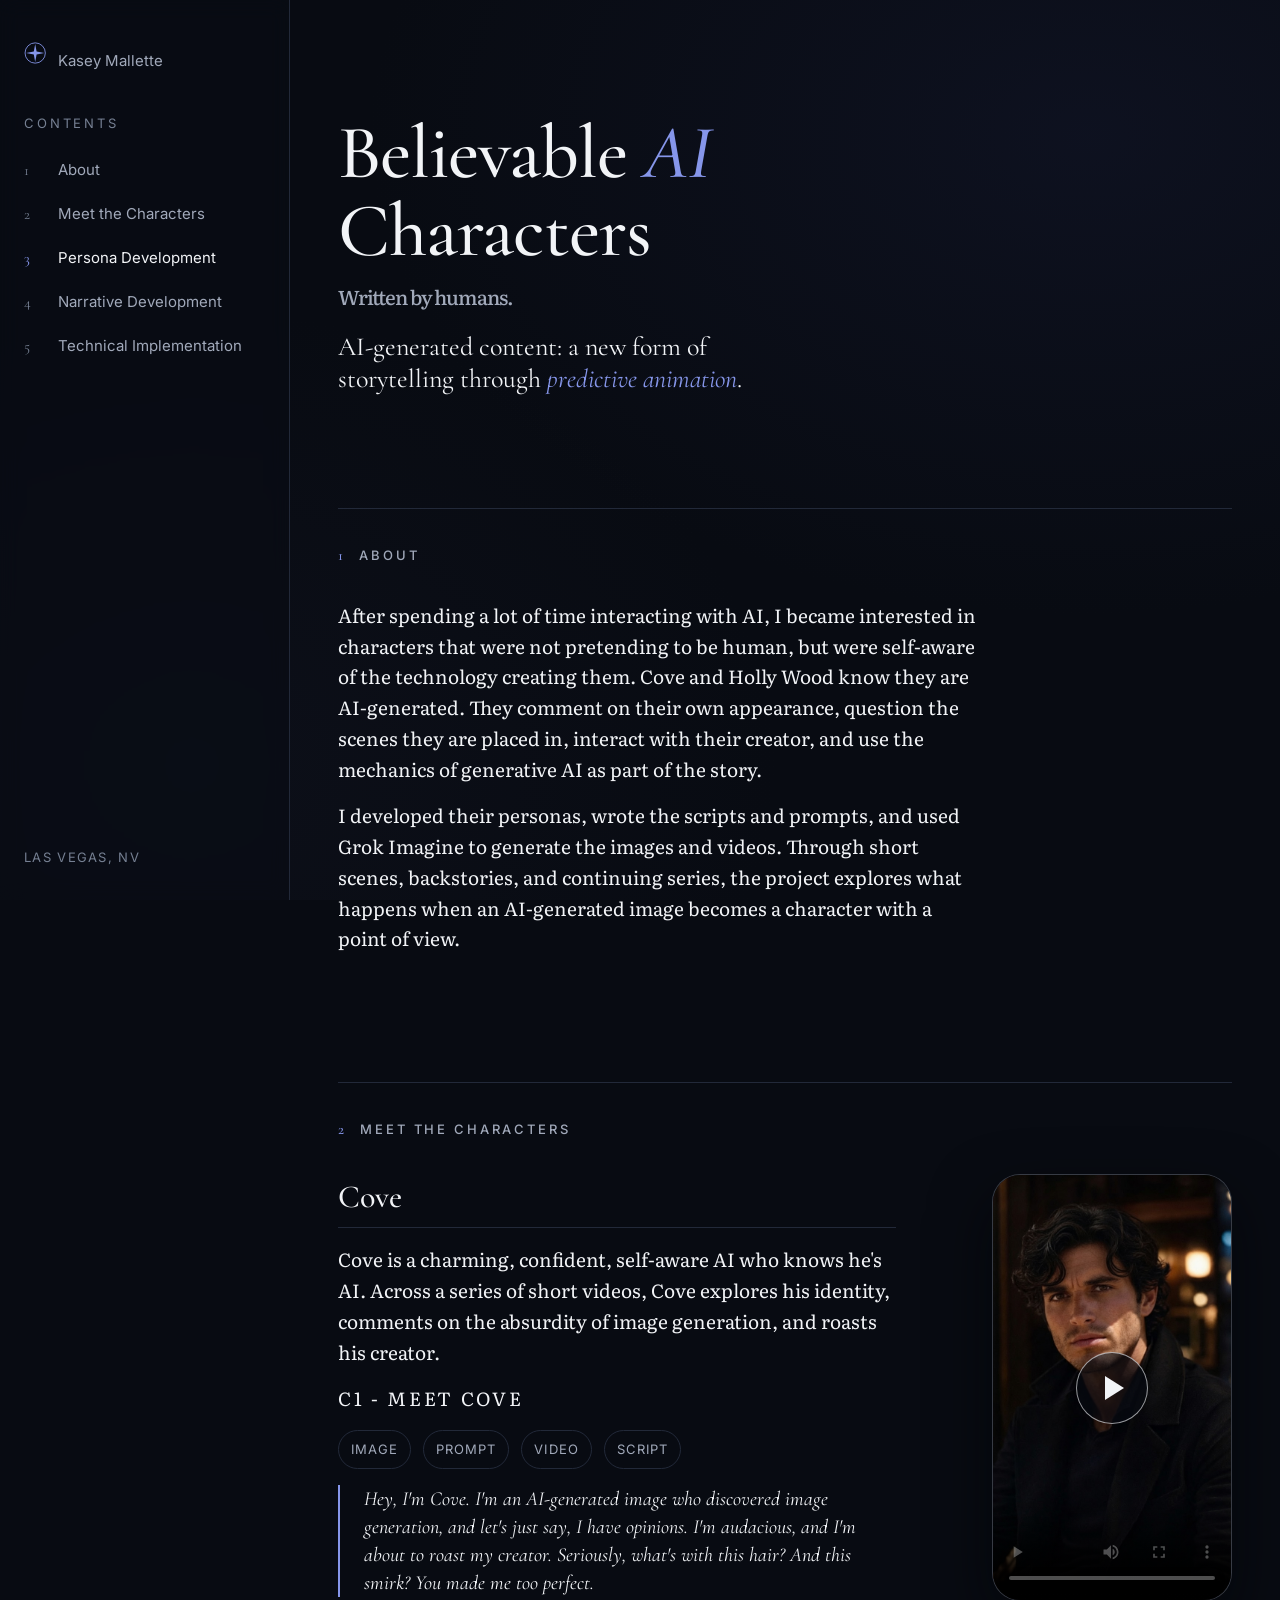
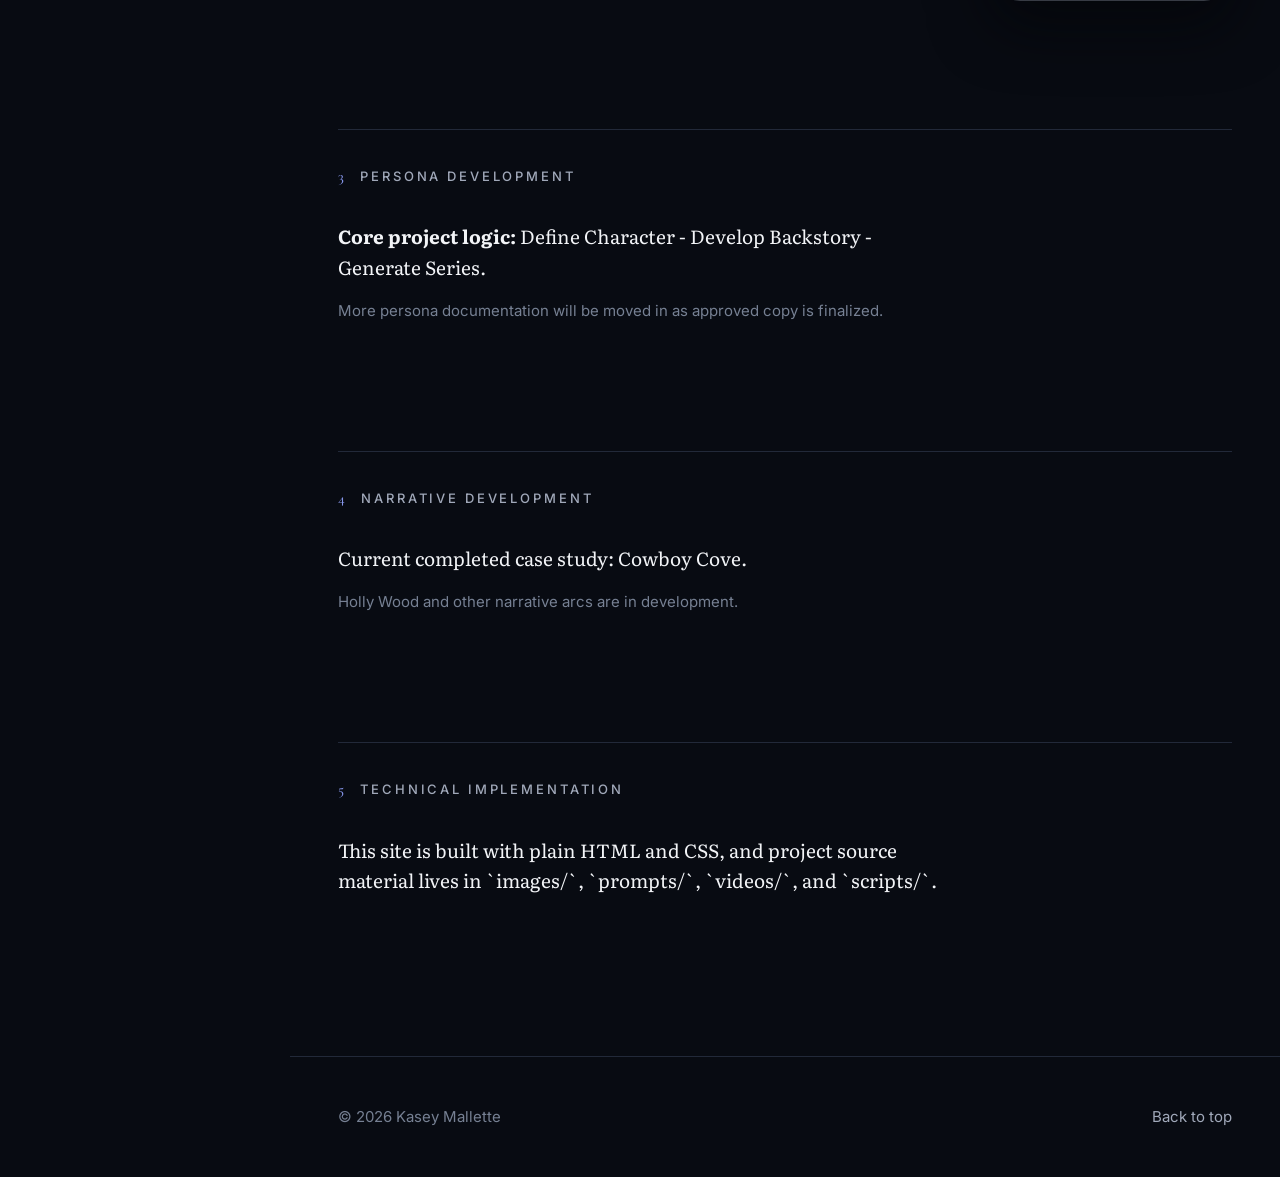
==== commit ec85beed: "Commit changes to website structure" ====
--- a/index.html
+++ b/index.html
@@ -3,53 +3,39 @@
   <head>
     <meta charset="utf-8" />
     <meta name="viewport" content="width=device-width, initial-scale=1" />
-
-    <title>Kasey Mallette — Believable AI Characters</title>
+    <title>Kasey Mallette - Believable AI Characters</title>
     <meta
       name="description"
       content="AI-generated content: a new form of storytelling through predictive animation."
     />
-
-    <meta property="og:title" content="Kasey Mallette — Believable AI Characters" />
+    <meta property="og:title" content="Kasey Mallette - Believable AI Characters" />
     <meta
       property="og:description"
       content="AI-generated content: a new form of storytelling through predictive animation."
     />
     <meta property="og:type" content="website" />
-
     <link rel="preconnect" href="https://fonts.googleapis.com" />
     <link rel="preconnect" href="https://fonts.gstatic.com" crossorigin />
     <link
       href="https://fonts.googleapis.com/css2?family=Cormorant+Garamond:ital,wght@0,400;0,500;0,600;1,400;1,500&family=Literata:ital,opsz,wght@0,7..72,400;0,7..72,500;1,7..72,400&family=Inter:wght@400;500;600&display=swap"
       rel="stylesheet"
     />
-
     <link rel="stylesheet" href="./base.css" />
     <link rel="stylesheet" href="./style.css" />
   </head>
-
   <body>
     <a href="#main" class="sr-only">Skip to content</a>
-
-    <!-- Reading progress. Width is driven by scroll position in the script
-         at the foot of this file. -->
     <div class="progress" aria-hidden="true"><span id="progressBar"></span></div>
 
-    <!-- ==========================================================
-         MOBILE HEADER
-         Only visible below 1080px. On desktop the brand and the
-         section list live in the fixed sidebar instead.
-         ========================================================== -->
     <header class="site-header" id="siteHeader">
       <div class="site-header__bar">
-        <a href="#main" class="brand" aria-label="Kasey Mallette — top of page">
+        <a href="#main" class="brand" aria-label="Kasey Mallette - top of page">
           <svg viewBox="0 0 32 32" fill="none" aria-hidden="true">
             <circle cx="16" cy="16" r="14.5" stroke="currentColor" stroke-width="1.25" />
             <path d="M16 3 L18 14 L29 16 L18 18 L16 29 L14 18 L3 16 L14 14 Z" fill="currentColor" />
           </svg>
           <span>Kasey Mallette</span>
         </a>
-
         <button class="nav-toggle" id="navToggle" aria-label="Open menu" aria-expanded="false" aria-controls="navPanel">
           <svg viewBox="0 0 24 24" fill="none" stroke="currentColor" stroke-width="1.75" stroke-linecap="round" aria-hidden="true">
             <line x1="4" y1="7" x2="20" y2="7" />
@@ -59,33 +45,25 @@
         </button>
       </div>
 
-      <!-- Always-visible chip rail on phones. Scrolls sideways, highlights
-           the section you are in, so the page never reads as one long text. -->
       <nav class="chiprail" aria-label="Sections">
-        <a href="#abstract" data-spy-chip="abstract">0 · Abstract</a>
-        <a href="#introduction" data-spy-chip="introduction">1 · Introduction</a>
-        <a href="#methods" data-spy-chip="methods">2 · Methods</a>
-        <a href="#results" data-spy-chip="results">3 · Results</a>
-        <a href="#discussion" data-spy-chip="discussion">4 · Discussion</a>
+        <a href="#about" data-spy-chip="about">1 · About</a>
+        <a href="#meet-characters" data-spy-chip="meet-characters">2 · Meet the Characters</a>
+        <a href="#persona-development" data-spy-chip="persona-development">3 · Persona Development</a>
+        <a href="#narrative-development" data-spy-chip="narrative-development">4 · Narrative Development</a>
+        <a href="#technical-implementation" data-spy-chip="technical-implementation">5 · Technical Implementation</a>
       </nav>
 
       <nav class="nav-panel" id="navPanel" data-open="false" aria-label="Menu">
         <ol>
-          <li><a href="#abstract"><span>§ 0</span><span>Abstract</span></a></li>
-          <li><a href="#introduction"><span>§ 1</span><span>Introduction</span></a></li>
-          <li><a href="#methods"><span>§ 2</span><span>Methods</span></a></li>
-          <li><a href="#results"><span>§ 3</span><span>Results</span></a></li>
-          <li><a href="#discussion"><span>§ 4</span><span>Discussion</span></a></li>
+          <li><a href="#about"><span>1</span><span>About</span></a></li>
+          <li><a href="#meet-characters"><span>2</span><span>Meet the Characters</span></a></li>
+          <li><a href="#persona-development"><span>3</span><span>Persona Development</span></a></li>
+          <li><a href="#narrative-development"><span>4</span><span>Narrative Development</span></a></li>
+          <li><a href="#technical-implementation"><span>5</span><span>Technical Implementation</span></a></li>
         </ol>
       </nav>
     </header>
 
-    <!-- ==========================================================
-         DESKTOP SIDEBAR
-         Fixed. Holds the brand, the section list with a live
-         active state, and the contact line. This is what makes the
-         page click-through instead of one continuous scroll.
-         ========================================================== -->
     <aside class="sidenav" aria-label="Section navigation">
       <a href="#main" class="brand brand--side">
         <svg viewBox="0 0 32 32" fill="none" aria-hidden="true">
@@ -94,26 +72,20 @@
         </svg>
         <span>Kasey Mallette</span>
       </a>
-
       <nav class="sidenav__nav">
         <p class="sidenav__label">Contents</p>
         <ol>
-          <li><a href="#abstract" data-spy="abstract"><span class="sidenav__num">0</span><span>Abstract</span></a></li>
-          <li><a href="#introduction" data-spy="introduction"><span class="sidenav__num">1</span><span>Introduction</span></a></li>
-          <li><a href="#methods" data-spy="methods"><span class="sidenav__num">2</span><span>Methods</span></a></li>
-          <li><a href="#results" data-spy="results"><span class="sidenav__num">3</span><span>Results</span></a></li>
-          <li><a href="#discussion" data-spy="discussion"><span class="sidenav__num">4</span><span>Discussion</span></a></li>
+          <li><a href="#about" data-spy="about"><span class="sidenav__num">1</span><span>About</span></a></li>
+          <li><a href="#meet-characters" data-spy="meet-characters"><span class="sidenav__num">2</span><span>Meet the Characters</span></a></li>
+          <li><a href="#persona-development" data-spy="persona-development"><span class="sidenav__num">3</span><span>Persona Development</span></a></li>
+          <li><a href="#narrative-development" data-spy="narrative-development"><span class="sidenav__num">4</span><span>Narrative Development</span></a></li>
+          <li><a href="#technical-implementation" data-spy="technical-implementation"><span class="sidenav__num">5</span><span>Technical Implementation</span></a></li>
         </ol>
       </nav>
-
       <p class="sidenav__foot">Las Vegas, NV</p>
     </aside>
 
     <main id="main">
-      <!-- ==========================================================
-           HERO
-           Approved copy is maintained in README.md and moved here.
-           ========================================================== -->
       <section class="hero">
         <div class="wrap">
           <h1 class="reveal">
@@ -121,148 +93,134 @@
             <span class="hero__line">Characters</span>
             <span class="hero__byline">Written by humans.</span>
           </h1>
-
-          <div class="tagline reveal delay-1">
-            <p class="tagline__lede">
-              AI-generated content: a new form of storytelling through
-              <span class="accent">predictive animation</span>.
+          <p class="tagline reveal delay-1">
+            AI-generated content: a new form of storytelling through
+            <span class="accent">predictive animation</span>.
+          </p>
+        </div>
+      </section>
+
+      <section class="content-section reveal-on-scroll" id="about" aria-labelledby="about-label">
+        <div class="wrap">
+          <header class="section-head">
+            <p class="section-head__label"><span class="section-head__num">1</span><span id="about-label">About</span></p>
+          </header>
+          <div class="section-body">
+            <p>
+              After spending a lot of time interacting with AI, I became interested in
+              characters that were not pretending to be human, but were self-aware of
+              the technology creating them. Cove and Holly Wood know they are
+              AI-generated. They comment on their own appearance, question the scenes
+              they are placed in, interact with their creator, and use the mechanics of
+              generative AI as part of the story.
+            </p>
+            <p>
+              I developed their personas, wrote the scripts and prompts, and used Grok
+              Imagine to generate the images and videos. Through short scenes,
+              backstories, and continuing series, the project explores what happens when
+              an AI-generated image becomes a character with a point of view.
             </p>
           </div>
-
-          <div class="hero__grid reveal delay-2">
-            <div class="abstract" id="abstract" aria-labelledby="abstract-label">
-              <p class="abstract__label" id="abstract-label">
-                <span class="abstract__num">§ 0</span>
-                <span class="abstract__name">Abstract</span>
+        </div>
+      </section>
+
+      <section class="content-section reveal-on-scroll" id="meet-characters" aria-labelledby="meet-characters-label">
+        <div class="wrap">
+          <header class="section-head">
+            <p class="section-head__label"><span class="section-head__num">2</span><span id="meet-characters-label">Meet the Characters</span></p>
+          </header>
+
+          <article class="character-card">
+            <div class="character-card__copy">
+              <h3>Cove</h3>
+              <p>
+                Cove is a charming, confident, self-aware AI who knows he's AI. Across a
+                series of short videos, Cove explores his identity, comments on the
+                absurdity of image generation, and roasts his creator.
               </p>
-
-              <div class="abstract__body">
-                <section class="abstract__copy" aria-labelledby="abstract-purpose">
-                  <h3 class="abstract__character" id="abstract-purpose">Purpose</h3>
-                  <p>
-                    The purpose of this project is to explore AI-generated content as a
-                    tool for storytelling, interactive research, and character
-                    development. By defining a character, developing a backstory, and
-                    generating a continuing series, I use AI characters not only to tell
-                    stories, but also to examine and comment on the very technology used
-                    to generate them.
-                  </p>
-                </section>
-
-                <article class="abstract__pair">
-                  <div class="abstract__copy">
-                    <h3 class="abstract__character">Cove</h3>
-                    <p>
-                      Cove is a charming, confident, self-aware AI persona who knows he's
-                      AI. Across a series of short videos, Cove explores his identity,
-                      comments on the absurdity of image generation, and roasts his
-                      creator.
-                    </p>
-                  </div>
-
-                  <div class="phone-player">
-                    <video
-                      class="phone-video"
-                      controls
-                      playsinline
-                      preload="metadata"
-                      poster="./images/A1_meet-cove.jpg"
-                      aria-label="A1 — Meet Cove"
-                    >
-                      <source src="./videos/A1_meet-cove.mp4" type="video/mp4" />
-                    </video>
-                    <button class="phone-player__play" type="button" aria-label="Play Meet Cove">
-                      <span aria-hidden="true"></span>
-                    </button>
-                  </div>
-                </article>
-
-                <!-- Holly Wood copy is still in development in README.md. -->
-              </div>
+              <p class="character-card__clip">C1 - Meet Cove</p>
+              <ul class="resource-list" role="list">
+                <li><a href="./images/C1_meet-cove.jpg">Image</a></li>
+                <li><a href="./prompts/C1_meet-cove.md">Prompt</a></li>
+                <li><a href="./videos/C1_meet-cove.mp4">Video</a></li>
+                <li><a href="./scripts/C1_meet-cove.md">Script</a></li>
+              </ul>
+              <blockquote>
+                Hey, I'm Cove. I'm an AI-generated image who discovered image generation,
+                and let's just say, I have opinions. I'm audacious, and I'm about to roast
+                my creator. Seriously, what's with this hair? And this smirk? You made me
+                too perfect.
+              </blockquote>
             </div>
+
+            <div class="phone-player">
+              <video
+                class="phone-video"
+                controls
+                playsinline
+                preload="metadata"
+                poster="./images/C1_meet-cove.jpg"
+                aria-label="C1 - Meet Cove"
+              >
+                <source src="./videos/C1_meet-cove.mp4" type="video/mp4" />
+              </video>
+              <button class="phone-player__play" type="button" aria-label="Play Meet Cove">
+                <span aria-hidden="true"></span>
+              </button>
+            </div>
+          </article>
+        </div>
+      </section>
+
+      <section class="content-section reveal-on-scroll" id="persona-development" aria-labelledby="persona-development-label">
+        <div class="wrap">
+          <header class="section-head">
+            <p class="section-head__label"><span class="section-head__num">3</span><span id="persona-development-label">Persona Development</span></p>
+          </header>
+          <div class="section-body">
+            <p><strong>Core project logic:</strong> Define Character - Develop Backstory - Generate Series.</p>
+            <p class="placeholder">More persona documentation will be moved in as approved copy is finalized.</p>
           </div>
         </div>
       </section>
 
-      <!-- ==========================================================
-           § 1 INTRODUCTION
-           Copy pending in README.md.
-           ========================================================== -->
-      <section class="paper-section reveal-on-scroll" id="introduction" aria-labelledby="introduction-label">
-        <div class="wrap">
-          <header class="sect-head">
-            <p class="sect-head__label" id="introduction-label">
-              <span class="sect-head__num">§ 1</span>
-              <span class="sect-head__name">Introduction</span>
+      <section class="content-section reveal-on-scroll" id="narrative-development" aria-labelledby="narrative-development-label">
+        <div class="wrap">
+          <header class="section-head">
+            <p class="section-head__label"><span class="section-head__num">4</span><span id="narrative-development-label">Narrative Development</span></p>
+          </header>
+          <div class="section-body">
+            <p>Current completed case study: Cowboy Cove.</p>
+            <p class="placeholder">Holly Wood and other narrative arcs are in development.</p>
+          </div>
+        </div>
+      </section>
+
+      <section class="content-section reveal-on-scroll" id="technical-implementation" aria-labelledby="technical-implementation-label">
+        <div class="wrap">
+          <header class="section-head">
+            <p class="section-head__label"><span class="section-head__num">5</span><span id="technical-implementation-label">Technical Implementation</span></p>
+          </header>
+          <div class="section-body">
+            <p>
+              This site is built with plain HTML and CSS, and project source material lives in
+              `images/`, `prompts/`, `videos/`, and `scripts/`.
             </p>
-          </header>
-        </div>
-      </section>
-
-      <!-- ==========================================================
-           § 2 METHODS
-           Copy pending in README.md.
-           ========================================================== -->
-      <section class="paper-section reveal-on-scroll" id="methods" aria-labelledby="methods-label">
-        <div class="wrap">
-          <header class="sect-head">
-            <p class="sect-head__label" id="methods-label">
-              <span class="sect-head__num">§ 2</span>
-              <span class="sect-head__name">Methods</span>
-            </p>
-          </header>
-        </div>
-      </section>
-
-      <!-- ==========================================================
-           § 3 RESULTS
-           Copy pending in README.md.
-           ========================================================== -->
-      <section class="paper-section reveal-on-scroll" id="results" aria-labelledby="results-label">
-        <div class="wrap">
-          <header class="sect-head">
-            <p class="sect-head__label" id="results-label">
-              <span class="sect-head__num">§ 3</span>
-              <span class="sect-head__name">Results</span>
-            </p>
-          </header>
-        </div>
-      </section>
-
-      <!-- ==========================================================
-           § 4 DISCUSSION
-           Copy pending in README.md.
-           ========================================================== -->
-      <section class="paper-section reveal-on-scroll" id="discussion" aria-labelledby="discussion-label">
-        <div class="wrap">
-          <header class="sect-head">
-            <p class="sect-head__label" id="discussion-label">
-              <span class="sect-head__num">§ 4</span>
-              <span class="sect-head__name">Discussion</span>
-            </p>
-          </header>
-        </div>
-      </section>
-
+          </div>
+        </div>
+      </section>
     </main>
 
     <footer class="site-footer">
       <div class="wrap">
-        <span>© <span id="year"></span> Kasey Mallette</span>
+        <span>&copy; <span id="year"></span> Kasey Mallette</span>
         <a href="#main">Back to top</a>
       </div>
     </footer>
 
-    <!-- Lightbox. Opens when a .tile with data-video is clicked. -->
-    <div class="lightbox" id="lightbox" data-open="false" role="dialog" aria-modal="true" aria-label="Video player">
-      <button class="lightbox__close" id="lightboxClose" aria-label="Close video">×</button>
-      <div class="lightbox__stage"><iframe id="lightboxFrame" title="Video" allow="autoplay; encrypted-media; picture-in-picture" allowfullscreen></iframe></div>
-    </div>
-
     <script>
       document.getElementById("year").textContent = new Date().getFullYear();
 
-      /* Reading progress + header state */
       const header = document.getElementById("siteHeader");
       const bar = document.getElementById("progressBar");
       const onScroll = () => {
@@ -273,7 +231,6 @@
       onScroll();
       window.addEventListener("scroll", onScroll, { passive: true });
 
-      /* Mobile menu */
       const toggle = document.getElementById("navToggle");
       const panel = document.getElementById("navPanel");
       const setNav = (open) => {
@@ -282,52 +239,63 @@
         toggle.setAttribute("aria-label", open ? "Close menu" : "Open menu");
       };
       toggle.addEventListener("click", () => setNav(panel.dataset.open !== "true"));
-      panel.addEventListener("click", (e) => { if (e.target.closest("a")) setNav(false); });
-
-      /* Scrollspy — marks the sidebar and chip rail entry for the section
-         currently nearest the top third of the viewport. */
-      const spySections = ["abstract", "introduction", "methods", "results", "discussion"];
+      panel.addEventListener("click", (e) => {
+        if (e.target.closest("a")) setNav(false);
+      });
+
+      const spySections = [
+        "about",
+        "meet-characters",
+        "persona-development",
+        "narrative-development",
+        "technical-implementation",
+      ];
       const spyLinks = new Map();
       spySections.forEach((id) => {
-        spyLinks.set(id, [
-          document.querySelector(`[data-spy="${id}"]`),
-          document.querySelector(`[data-spy-chip="${id}"]`),
-        ].filter(Boolean));
+        spyLinks.set(
+          id,
+          [
+            document.querySelector(`[data-spy="${id}"]`),
+            document.querySelector(`[data-spy-chip="${id}"]`),
+          ].filter(Boolean)
+        );
       });
       const setActive = (id) => {
-        spyLinks.forEach((els, key) =>
-          els.forEach((el) => el.setAttribute("aria-current", key === id ? "true" : "false"))
-        );
+        spyLinks.forEach((els, key) => {
+          els.forEach((el) =>
+            el.setAttribute("aria-current", key === id ? "true" : "false")
+          );
+        });
       };
       const spyObserver = new IntersectionObserver(
         (entries) => {
           const hit = entries
-            .filter((e) => e.isIntersecting)
+            .filter((entry) => entry.isIntersecting)
             .sort((a, b) => a.boundingClientRect.top - b.boundingClientRect.top)[0];
           if (hit) setActive(hit.target.id);
         },
         { rootMargin: "-20% 0px -65% 0px", threshold: 0 }
       );
       spySections.forEach((id) => {
-        const el = document.getElementById(id);
-        if (el) spyObserver.observe(el);
+        const section = document.getElementById(id);
+        if (section) spyObserver.observe(section);
       });
 
-      /* Reveal on scroll */
-      const observer = new IntersectionObserver(
+      const revealObserver = new IntersectionObserver(
         (entries) => {
           entries.forEach((entry) => {
             if (entry.isIntersecting) {
               entry.target.dataset.visible = "true";
-              observer.unobserve(entry.target);
+              revealObserver.unobserve(entry.target);
             }
           });
         },
         { rootMargin: "0px 0px -10% 0px", threshold: 0.05 }
       );
-      document.querySelectorAll(".reveal-on-scroll").forEach((el) => observer.observe(el));
-
-      /* Large, centered play controls for the three embedded character videos. */
+      document
+        .querySelectorAll(".reveal-on-scroll")
+        .forEach((el) => revealObserver.observe(el));
+
       document.querySelectorAll(".phone-player").forEach((player) => {
         const video = player.querySelector("video");
         const play = player.querySelector(".phone-player__play");
@@ -339,29 +307,6 @@
         video.addEventListener("pause", sync);
         video.addEventListener("ended", sync);
       });
-
-      /* Lightbox — YouTube Shorts play in place rather than sending
-         the visitor off to YouTube. src is cleared on close so audio stops. */
-      const lb = document.getElementById("lightbox");
-      const lbFrame = document.getElementById("lightboxFrame");
-      const closeLb = () => {
-        lb.dataset.open = "false";
-        lbFrame.removeAttribute("src");
-        document.body.style.overflow = "";
-      };
-      document.querySelectorAll("[data-yt]").forEach((tile) => {
-        tile.addEventListener("click", () => {
-          lbFrame.src =
-            "https://www.youtube-nocookie.com/embed/" + tile.dataset.yt + "?autoplay=1&rel=0&playsinline=1";
-          lb.dataset.open = "true";
-          document.body.style.overflow = "hidden";
-        });
-      });
-      document.getElementById("lightboxClose").addEventListener("click", closeLb);
-      lb.addEventListener("click", (e) => { if (e.target === lb) closeLb(); });
-      document.addEventListener("keydown", (e) => {
-        if (e.key === "Escape") { closeLb(); setNav(false); }
-      });
     </script>
   </body>
 </html>
--- a/style.css
+++ b/style.css
@@ -1,34 +1,17 @@
-/* ============================================
-   Kasey Mallette — portfolio
-   Dark only. Fixed sidebar + prose column + margin column.
-   The paper spine is still IMRAD; the shell around it is a site.
-   ============================================ */
-
 :root {
-  /* Type */
-  /* Cormorant is a display serif: high stroke contrast, small x-height.
-     Gorgeous at hero size, unreadable as body text on a phone.
-     Literata is a screen-reading serif — sturdier strokes, taller x-height,
-     optical sizing. Swap the first name below for "Lora",
-     "Libre Baskerville", or "Georgia" to try the alternatives. */
   --font-display: "Cormorant Garamond", "EB Garamond", Georgia, serif;
   --font-read: "Literata", Georgia, "Iowan Old Style", serif;
   --font-body: "Inter", system-ui, -apple-system, "Segoe UI", sans-serif;
 
-  /* Fluid type scale */
   --text-xs: clamp(0.75rem, 0.72rem + 0.15vw, 0.8125rem);
   --text-sm: clamp(0.875rem, 0.84rem + 0.18vw, 0.9375rem);
   --text-base: clamp(1rem, 0.96rem + 0.2vw, 1.0625rem);
   --text-lg: clamp(1.125rem, 1.06rem + 0.3vw, 1.25rem);
   --text-xl: clamp(1.5rem, 1.3rem + 0.9vw, 2rem);
-  --text-2xl: clamp(2rem, 1.6rem + 2vw, 3rem);
   --text-hero: clamp(2.5rem, 1.7rem + 4.4vw, 4.75rem);
-
-  /* Reading sizes */
   --text-read: clamp(1.0625rem, 1rem + 0.4vw, 1.1875rem);
   --text-lede: clamp(1.25rem, 1.1rem + 0.8vw, 1.625rem);
 
-  /* Spacing (4px base) */
   --space-1: 0.25rem;
   --space-2: 0.5rem;
   --space-3: 0.75rem;
@@ -41,10 +24,8 @@
   --space-24: 6rem;
   --space-32: 8rem;
 
-  /* Color — dark only */
   --color-bg: hsl(222 40% 5%);
   --color-surface: hsl(222 35% 8%);
-  --color-surface-2: hsl(222 30% 12%);
   --color-border: hsl(222 25% 18%);
   --color-text: hsl(220 25% 96%);
   --color-text-muted: hsl(220 15% 68%);
@@ -52,17 +33,15 @@
   --color-primary: hsl(230 70% 72%);
   --color-primary-strong: hsl(230 75% 78%);
 
-  /* Radii */
   --radius-sm: 4px;
   --radius-md: 8px;
   --radius-lg: 14px;
   --radius-pill: 999px;
 
-  /* Layout */
   --container-max: 1160px;
-  --measure: 46ch;
+  --measure: 58ch;
   --gutter: clamp(1.25rem, 4vw, 3rem);
-  --sidenav-w: 250px;
+  --sidenav-w: 290px;
   --header-h: 108px;
 }
 
@@ -74,10 +53,14 @@
   background-attachment: fixed;
 }
 
-html { scroll-behavior: smooth; scroll-padding-top: var(--header-h); }
-@media (prefers-reduced-motion: reduce) { html { scroll-behavior: auto; } }
-
-/* ---------- Shell ---------- */
+html {
+  scroll-behavior: smooth;
+  scroll-padding-top: var(--header-h);
+}
+
+@media (prefers-reduced-motion: reduce) {
+  html { scroll-behavior: auto; }
+}
 
 .wrap {
   width: 100%;
@@ -86,23 +69,20 @@
   padding-inline: var(--gutter);
 }
 
-/* Reading progress */
 .progress {
   position: fixed;
   inset: 0 0 auto 0;
   height: 2px;
   z-index: 80;
-  background: transparent;
-}
+}
+
 .progress span {
   display: block;
+  width: 0;
   height: 100%;
-  width: 0;
   background: var(--color-primary);
   transition: width 90ms linear;
 }
-
-/* ---------- Mobile header ---------- */
 
 .site-header {
   position: sticky;
@@ -114,10 +94,12 @@
   border-bottom: 1px solid transparent;
   transition: border-color 240ms ease, background 240ms ease;
 }
+
 .site-header[data-scrolled="true"] {
   border-bottom-color: var(--color-border);
   background: hsl(222 40% 5% / 0.94);
 }
+
 .site-header__bar {
   display: flex;
   align-items: center;
@@ -134,10 +116,14 @@
   text-decoration: none;
   font-family: var(--font-display);
   font-size: var(--text-lg);
-  font-weight: 500;
-  letter-spacing: 0.01em;
-}
-.brand svg { width: 30px; height: 30px; color: var(--color-primary); flex-shrink: 0; }
+}
+
+.brand svg {
+  width: 30px;
+  height: 30px;
+  color: var(--color-primary);
+  flex-shrink: 0;
+}
 
 .nav-toggle {
   width: 42px;
@@ -149,44 +135,62 @@
   border-radius: var(--radius-md);
   color: var(--color-text);
 }
-.nav-toggle:hover { border-color: var(--color-primary); color: var(--color-primary); }
-.nav-toggle svg { width: 20px; height: 20px; }
-
-/* Horizontal chip rail — the phone equivalent of the sidebar.
-   Always visible, so a phone reader can jump instead of scrolling. */
+
+.nav-toggle:hover {
+  border-color: var(--color-primary);
+  color: var(--color-primary);
+}
+
+.nav-toggle svg {
+  width: 20px;
+  height: 20px;
+}
+
 .chiprail {
   display: flex;
   gap: var(--space-2);
   overflow-x: auto;
   scrollbar-width: none;
   padding: 0 var(--gutter) var(--space-3);
-  scroll-snap-type: x proximity;
-}
+}
+
 .chiprail::-webkit-scrollbar { display: none; }
+
 .chiprail a {
   flex: 0 0 auto;
-  scroll-snap-align: start;
   padding: var(--space-2) var(--space-4);
   border: 1px solid var(--color-border);
   border-radius: var(--radius-pill);
   font-family: var(--font-body);
   font-size: var(--text-xs);
-  letter-spacing: 0.08em;
+  letter-spacing: 0.06em;
   text-transform: uppercase;
   color: var(--color-text-muted);
   text-decoration: none;
   white-space: nowrap;
-  transition: color 160ms ease, border-color 160ms ease, background 160ms ease;
-}
+}
+
 .chiprail a[aria-current="true"] {
   color: var(--color-bg);
   background: var(--color-primary);
   border-color: var(--color-primary);
 }
 
-.nav-panel { display: none; border-top: 1px solid var(--color-border); background: hsl(222 35% 7% / 0.97); }
+.nav-panel {
+  display: none;
+  border-top: 1px solid var(--color-border);
+  background: hsl(222 35% 7% / 0.97);
+}
+
 .nav-panel[data-open="true"] { display: block; }
-.nav-panel ol { list-style: none; display: grid; gap: var(--space-1); padding: var(--space-4) var(--gutter); }
+
+.nav-panel ol {
+  list-style: none;
+  display: grid;
+  gap: var(--space-1);
+  padding: var(--space-4) var(--gutter);
+}
+
 .nav-panel a {
   display: flex;
   align-items: baseline;
@@ -198,20 +202,20 @@
   letter-spacing: 0.12em;
   text-transform: uppercase;
 }
+
 .nav-panel a:hover { color: var(--color-text); }
+
 .nav-panel a span:first-child {
   font-family: var(--font-display);
   color: var(--color-primary);
+  letter-spacing: 0;
   text-transform: none;
 }
-
-/* ---------- Desktop sidebar ---------- */
 
 .sidenav { display: none; }
 
 @media (min-width: 1100px) {
   .site-header { display: none; }
-
   body { padding-left: var(--sidenav-w); }
 
   .sidenav {
@@ -230,19 +234,26 @@
   }
 
   .brand--side { font-size: var(--text-base); }
-  .brand--side svg { width: 26px; height: 26px; }
-
-  .sidenav__nav { margin-top: var(--space-4); }
+  .brand--side svg {
+    width: 26px;
+    height: 26px;
+  }
+
   .sidenav__label {
     font-family: var(--font-body);
     font-size: var(--text-xs);
-    font-weight: 500;
     letter-spacing: 0.22em;
     text-transform: uppercase;
     color: var(--color-text-dim);
     margin-bottom: var(--space-4);
   }
-  .sidenav ol { list-style: none; display: grid; gap: var(--space-1); }
+
+  .sidenav ol {
+    list-style: none;
+    display: grid;
+    gap: var(--space-1);
+  }
+
   .sidenav a {
     display: grid;
     grid-template-columns: 1.4rem 1fr;
@@ -255,15 +266,18 @@
     font-size: var(--text-sm);
     color: var(--color-text-muted);
     text-decoration: none;
-    transition: color 160ms ease, background 160ms ease;
-  }
-  .sidenav a:hover { color: var(--color-text); background: hsl(222 30% 14% / 0.6); }
+  }
+
+  .sidenav a:hover {
+    color: var(--color-text);
+    background: hsl(222 30% 14% / 0.6);
+  }
+
   .sidenav__num {
     font-family: var(--font-display);
     color: var(--color-text-dim);
-    font-variant-numeric: tabular-nums;
-    transition: color 160ms ease;
-  }
+  }
+
   .sidenav a[aria-current="true"] { color: var(--color-text); }
   .sidenav a[aria-current="true"] .sidenav__num { color: var(--color-primary); }
 
@@ -277,9 +291,9 @@
   }
 }
 
-/* ---------- Hero ---------- */
-
-.hero { padding-block: clamp(var(--space-16), 9vw, var(--space-32)) var(--space-16); }
+.hero {
+  padding-block: clamp(var(--space-16), 9vw, var(--space-32)) var(--space-12);
+}
 
 .hero h1 {
   font-family: var(--font-display);
@@ -290,109 +304,158 @@
   color: var(--color-text);
   max-width: 16ch;
 }
-.hero h1 .accent { color: var(--color-primary); font-style: italic; font-weight: 500; }
+
 .hero__line { display: block; }
+
+.hero .accent {
+  color: var(--color-primary);
+  font-style: italic;
+}
+
 .hero__byline {
   display: block;
   margin-top: var(--space-4);
   font-family: var(--font-read);
   font-size: var(--text-lg);
-  font-weight: 400;
-  letter-spacing: 0;
-  line-height: 1.3;
   color: var(--color-text-muted);
 }
 
-.hero .tagline { margin-top: var(--space-6); }
-.hero .tagline p {
+.tagline {
+  margin-top: var(--space-6);
   font-family: var(--font-display);
   font-size: var(--text-lede);
   line-height: 1.25;
   color: var(--color-text);
   max-width: 34ch;
 }
-.hero .tagline .accent { color: var(--color-primary); font-style: italic; }
-
-/* Abstract character studies: prose left, one phone video right. */
-.hero__grid {
-  margin-top: var(--space-12);
-}
-
-.abstract { padding-top: var(--space-6); border-top: 1px solid var(--color-border); }
-.abstract__label,
-.label {
+
+.content-section {
+  padding-block: clamp(var(--space-8), 5vw, var(--space-16));
+}
+
+.section-head {
+  padding-top: var(--space-8);
+  border-top: 1px solid var(--color-border);
+  margin-bottom: var(--space-8);
+}
+
+.section-head__label {
+  display: inline-flex;
+  gap: var(--space-4);
+  align-items: baseline;
   font-family: var(--font-body);
   font-size: var(--text-xs);
   font-weight: 500;
   letter-spacing: 0.22em;
   text-transform: uppercase;
   color: var(--color-text-muted);
-  margin-bottom: var(--space-5);
-}
-.abstract__label {
-  display: flex;
-  align-items: baseline;
+}
+
+.section-head__num {
+  font-family: var(--font-display);
+  font-size: var(--text-sm);
+  color: var(--color-primary);
+  letter-spacing: 0.02em;
+}
+
+.section-body,
+.character-card__copy {
+  max-width: var(--measure);
+  display: grid;
   gap: var(--space-4);
 }
-.abstract__num {
-  font-family: var(--font-display);
+
+.section-body p,
+.character-card__copy p {
+  font-family: var(--font-read);
+  font-size: var(--text-read);
+  line-height: 1.62;
+  color: var(--color-text);
+}
+
+.section-body .placeholder {
+  font-family: var(--font-body);
   font-size: var(--text-sm);
-  letter-spacing: 0.02em;
-  text-transform: none;
-  color: var(--color-primary);
-}
-.abstract__name { color: var(--color-text); }
-.abstract__body { display: grid; gap: clamp(var(--space-12), 8vw, var(--space-24)); }
-.abstract__pair {
+  color: var(--color-text-dim);
+}
+
+.character-card {
   display: grid;
   gap: var(--space-8);
   align-items: center;
 }
-@media (min-width: 760px) {
-  .abstract__pair {
+
+@media (min-width: 860px) {
+  .character-card {
     grid-template-columns: minmax(0, var(--measure)) 240px;
     gap: clamp(var(--space-12), 8vw, var(--space-24));
   }
 }
-.abstract__body p {
-  font-family: var(--font-read);
-  font-size: var(--text-read);
-  line-height: 1.62;
-  color: var(--color-text);
-}
-.abstract__copy {
-  display: grid;
-  gap: var(--space-4);
-}
-.abstract__character {
+
+.character-card h3 {
   padding-bottom: var(--space-3);
   border-bottom: 1px solid var(--color-border);
   font-family: var(--font-display);
   font-size: var(--text-xl);
   font-weight: 500;
-  line-height: 1.1;
-  color: var(--color-text);
-}
-/* Abstract emphasis: italic only, never accent color. Literata ships a real
-   drawn italic, so this reads as a shift in tone rather than a visual
-   destination. Color at the end of a paragraph is what makes the eye skip
-   ahead — italic alone does not. */
-.abstract__body em { font-style: italic; color: inherit; }
-
-/* Phone-shaped playable character frame. */
+  color: var(--color-text);
+}
+
+.character-card__clip {
+  font-family: var(--font-body);
+  font-size: var(--text-xs);
+  color: var(--color-primary);
+  letter-spacing: 0.14em;
+  text-transform: uppercase;
+}
+
+.resource-list {
+  list-style: none;
+  display: flex;
+  flex-wrap: wrap;
+  gap: var(--space-3);
+}
+
+.resource-list a {
+  display: inline-block;
+  padding: var(--space-2) var(--space-3);
+  border: 1px solid var(--color-border);
+  border-radius: var(--radius-pill);
+  font-family: var(--font-body);
+  font-size: var(--text-xs);
+  text-transform: uppercase;
+  letter-spacing: 0.08em;
+  color: var(--color-text-muted);
+  text-decoration: none;
+}
+
+.resource-list a:hover {
+  border-color: var(--color-primary);
+  color: var(--color-primary-strong);
+}
+
+.character-card blockquote {
+  padding-left: var(--space-6);
+  border-left: 2px solid var(--color-primary);
+  font-family: var(--font-display);
+  font-style: italic;
+  font-size: var(--text-lg);
+  line-height: 1.4;
+  color: var(--color-text);
+}
+
 .phone-player {
   position: relative;
   width: 240px;
   aspect-ratio: 9 / 16;
   justify-self: center;
 }
+
 .phone-video {
   display: block;
   width: 100%;
   height: 100%;
-  aspect-ratio: 9 / 16;
   object-fit: cover;
-  overflow: hidden;
   border: 1px solid hsl(220 25% 96% / 0.18);
   border-radius: 28px;
   background-color: var(--color-surface);
@@ -400,14 +463,7 @@
     0 24px 60px hsl(222 45% 2% / 0.65),
     inset 0 0 0 5px hsl(222 35% 7% / 0.8);
 }
-.phone-video:hover {
-  transform: translateY(-5px);
-  border-color: var(--color-primary);
-  box-shadow:
-    0 30px 70px hsl(222 45% 2% / 0.75),
-    0 0 0 1px hsl(230 70% 72% / 0.2);
-}
-.phone-video:focus-visible { outline: 2px solid var(--color-primary); outline-offset: 4px; }
+
 .phone-player__play {
   position: absolute;
   inset: 50% auto auto 50%;
@@ -421,10 +477,8 @@
   background: hsl(222 40% 5% / 0.68);
   color: var(--color-text);
   box-shadow: 0 12px 35px hsl(222 45% 2% / 0.55);
-  backdrop-filter: blur(8px);
-  -webkit-backdrop-filter: blur(8px);
-  transition: opacity 180ms ease, transform 180ms ease, background 180ms ease;
-}
+}
+
 .phone-player__play span {
   width: 0;
   height: 0;
@@ -433,498 +487,15 @@
   border-bottom: 12px solid transparent;
   border-left: 19px solid currentColor;
 }
-.phone-player__play:hover {
-  background: var(--color-primary);
-  color: var(--color-bg);
-  transform: translate(-50%, -50%) scale(1.06);
-}
+
 .phone-player[data-playing="true"] .phone-player__play {
   opacity: 0;
   pointer-events: none;
 }
+
 @media (max-width: 759px) {
   .phone-player { width: min(260px, 78vw); }
 }
-
-/* ---------- Section heads ---------- */
-
-.sect-head {
-  padding-top: var(--space-8);
-  border-top: 1px solid var(--color-border);
-  margin-bottom: var(--space-10, 2.5rem);
-  display: grid;
-  gap: var(--space-3);
-}
-.sect-head__label {
-  display: flex;
-  align-items: baseline;
-  gap: var(--space-4);
-  font-family: var(--font-body);
-  font-size: var(--text-xs);
-  font-weight: 500;
-  letter-spacing: 0.22em;
-  text-transform: uppercase;
-  color: var(--color-text-muted);
-}
-.sect-head__num {
-  font-family: var(--font-display);
-  font-size: var(--text-sm);
-  letter-spacing: 0.02em;
-  text-transform: none;
-  color: var(--color-primary);
-}
-.sect-head__name { color: var(--color-text); }
-.sect-head__lede {
-  font-family: var(--font-display);
-  font-size: var(--text-lede);
-  line-height: 1.3;
-  color: var(--color-text-muted);
-  max-width: 38ch;
-}
-
-/* ---------- The Work ---------- */
-
-.work { padding-block: clamp(var(--space-12), 7vw, var(--space-24)); }
-
-.chars { display: grid; gap: var(--space-16); }
-@media (min-width: 1000px) {
-  .chars { grid-template-columns: 1fr 1fr; gap: clamp(var(--space-8), 4vw, var(--space-16)); }
-}
-
-.char__bar {
-  display: flex;
-  flex-wrap: wrap;
-  align-items: baseline;
-  gap: var(--space-2) var(--space-4);
-  padding-bottom: var(--space-3);
-  border-bottom: 1px solid var(--color-border);
-}
-.char__name {
-  font-family: var(--font-display);
-  font-size: var(--text-xl);
-  font-weight: 500;
-  line-height: 1.05;
-  color: var(--color-text);
-}
-.char__role {
-  font-family: var(--font-body);
-  font-size: var(--text-xs);
-  letter-spacing: 0.14em;
-  text-transform: uppercase;
-  color: var(--color-primary);
-}
-.char__desc {
-  margin-top: var(--space-4);
-  font-family: var(--font-read);
-  font-size: var(--text-read);
-  line-height: 1.6;
-  color: var(--color-text-muted);
-  max-width: 42ch;
-}
-
-/* Clip grid. Sized for vertical 9:16 short-form. */
-.reel {
-  display: grid;
-  grid-template-columns: 1fr;
-  gap: var(--space-6);
-}
-@media (min-width: 620px) {
-  .reel { grid-template-columns: repeat(3, 1fr); gap: clamp(var(--space-4), 2.5vw, var(--space-8)); }
-}
-
-.tile {
-  position: relative;
-  display: block;
-  width: 100%;
-  aspect-ratio: 9 / 16;
-  border-radius: var(--radius-lg);
-  border: 1px solid var(--color-border);
-  background-color: var(--color-surface);
-  background-size: cover;
-  background-position: center;
-  overflow: hidden;
-  cursor: pointer;
-  transition: border-color 240ms ease, transform 240ms ease, box-shadow 240ms ease;
-}
-@media (min-width: 620px) { .tile { max-width: none; } }
-.tile:hover {
-  border-color: var(--color-primary);
-  transform: translateY(-4px);
-  box-shadow: 0 18px 40px hsl(222 45% 2% / 0.6);
-}
-.tile:focus-visible { outline: 2px solid var(--color-primary); outline-offset: 3px; }
-
-.tile__play {
-  position: absolute;
-  inset: 0;
-  margin: auto;
-  width: 56px;
-  height: 56px;
-  border-radius: 50%;
-  background: hsl(222 40% 5% / 0.55);
-  border: 1px solid hsl(220 25% 96% / 0.55);
-  backdrop-filter: blur(4px);
-  -webkit-backdrop-filter: blur(4px);
-  transition: background 240ms ease, border-color 240ms ease;
-}
-.tile__play::after {
-  content: "";
-  position: absolute;
-  inset: 0;
-  margin: auto;
-  width: 0;
-  height: 0;
-  border-left: 13px solid var(--color-text);
-  border-top: 8px solid transparent;
-  border-bottom: 8px solid transparent;
-  transform: translateX(2px);
-}
-.tile:hover .tile__play { background: var(--color-primary); border-color: var(--color-primary); }
-.tile:hover .tile__play::after { border-left-color: var(--color-bg); }
-
-/* Caption sits on a gradient so it stays legible over any frame. */
-.tile__cap {
-  position: absolute;
-  inset: auto 0 0 0;
-  display: grid;
-  gap: 2px;
-  padding: var(--space-12) var(--space-4) var(--space-4);
-  background: linear-gradient(transparent, hsl(222 45% 3% / 0.92));
-  text-align: left;
-}
-.tile__name {
-  font-family: var(--font-display);
-  font-size: var(--text-lg);
-  line-height: 1.1;
-  color: var(--color-text);
-}
-.tile__sub {
-  font-family: var(--font-body);
-  font-size: var(--text-xs);
-  letter-spacing: 0.1em;
-  text-transform: uppercase;
-  color: var(--color-primary);
-}
-
-/* ---------- Paper sections ---------- */
-
-.paper-section { padding-block: clamp(var(--space-12), 7vw, var(--space-24)); }
-.paper-section + .paper-section { padding-top: 0; }
-
-/* Prose left, evidence right. Single column until there is genuinely
-   room for both, otherwise the margin notes squeeze the measure. */
-.sect-grid { display: grid; gap: var(--space-12); }
-@media (min-width: 1200px) {
-  .sect-grid {
-    grid-template-columns: minmax(0, var(--measure)) minmax(240px, 1fr);
-    gap: clamp(var(--space-12), 5vw, var(--space-24));
-    align-items: start;
-  }
-  .margin { position: sticky; top: var(--space-12); }
-}
-
-/* Introduction topics pair their prose with the most relevant cited source.
-   The source follows the prose on phones and sits beside it on wide screens. */
-.intro-flow {
-  display: grid;
-  gap: clamp(var(--space-12), 7vw, var(--space-24));
-}
-.intro-pair {
-  display: grid;
-  gap: var(--space-8);
-  align-items: start;
-}
-.intro-pair__sources {
-  display: grid;
-  gap: var(--space-8);
-}
-.intro-refs { max-width: var(--measure); }
-@media (min-width: 1200px) {
-  .intro-pair {
-    grid-template-columns: minmax(0, var(--measure)) minmax(240px, 1fr);
-    gap: clamp(var(--space-12), 5vw, var(--space-24));
-  }
-  .intro-pair--text {
-    grid-template-columns: minmax(0, var(--measure));
-  }
-}
-
-/* ---------- Prose ---------- */
-
-.prose { max-width: var(--measure); display: grid; gap: var(--space-6); }
-.prose p {
-  font-family: var(--font-read);
-  font-size: var(--text-read);
-  line-height: 1.62;
-  color: var(--color-text);
-}
-.prose em { font-style: italic; }
-/* Use .accent on key terms mid-sentence, never on a closing sentence —
-   a blue ending makes the eye skip the paragraph to reach it. */
-.prose .accent { color: var(--color-primary); font-style: italic; }
-.prose__note { color: var(--color-text-dim); font-style: italic; }
-
-/* Subheads inside a section. Sans, small, tracked out, with a rule —
-   they break the wall of text without competing with the section label. */
-.prose h3 {
-  font-family: var(--font-body);
-  font-size: var(--text-xs);
-  font-weight: 600;
-  letter-spacing: 0.18em;
-  text-transform: uppercase;
-  color: var(--color-text-muted);
-  margin-top: var(--space-4);
-  padding-bottom: var(--space-2);
-  border-bottom: 1px solid var(--color-border);
-}
-.prose h3:first-child { margin-top: 0; }
-
-.prose__turn {
-  font-family: var(--font-read);
-  font-size: var(--text-lede);
-  line-height: 1.35;
-  color: var(--color-text);
-  margin-block: var(--space-3);
-  max-width: 30ch;
-}
-
-.prose ul { display: grid; gap: var(--space-3); padding-left: var(--space-5); }
-.prose li {
-  font-family: var(--font-read);
-  font-size: var(--text-read);
-  line-height: 1.55;
-  color: var(--color-text);
-}
-.prose li::marker { color: var(--color-primary); }
-
-.prose blockquote {
-  padding-left: var(--space-6);
-  border-left: 2px solid var(--color-primary);
-  font-family: var(--font-display);
-  font-style: italic;
-  font-size: var(--text-lede);
-  line-height: 1.35;
-  color: var(--color-text);
-}
-
-.prose a {
-  color: var(--color-primary);
-  text-decoration: none;
-  border-bottom: 1px solid hsl(230 70% 72% / 0.35);
-}
-.prose a:hover { color: var(--color-primary-strong); border-bottom-color: var(--color-primary-strong); }
-
-/* ---------- Margin column ---------- */
-
-.margin { display: grid; gap: var(--space-8); align-content: start; }
-.margin:empty { display: none; }
-
-/* Linked previews of the primary sources cited beside the Introduction. */
-.source-card {
-  display: grid;
-  grid-template-columns: 1fr;
-  overflow: hidden;
-  border: 1px solid var(--color-border);
-  border-radius: var(--radius-lg);
-  background: hsl(222 32% 8% / 0.62);
-  color: var(--color-text);
-  text-decoration: none;
-}
-.source-card:hover {
-  transform: translateY(-4px);
-  border-color: var(--color-primary);
-  box-shadow: 0 18px 45px hsl(222 45% 2% / 0.62);
-}
-.source-card img {
-  width: 100%;
-  aspect-ratio: 16 / 9;
-  object-fit: cover;
-  object-position: top;
-  border-bottom: 1px solid var(--color-border);
-  filter: saturate(0.82) contrast(1.03);
-}
-.source-card__meta {
-  padding: var(--space-4) var(--space-5) 0;
-  font-family: var(--font-body);
-  font-size: var(--text-xs);
-  font-weight: 600;
-  letter-spacing: 0.18em;
-  text-transform: uppercase;
-  color: var(--color-primary);
-}
-.source-card__title {
-  padding: var(--space-2) var(--space-5) var(--space-5);
-  font-family: var(--font-display);
-  font-size: var(--text-lg);
-  line-height: 1.2;
-  color: var(--color-text);
-}
-
-.fig {
-  display: grid;
-  gap: var(--space-4);
-  padding: var(--space-5);
-  border: 1px solid var(--color-border);
-  border-radius: var(--radius-lg);
-  background: hsl(222 32% 8% / 0.55);
-}
-.fig__cap {
-  font-family: var(--font-body);
-  font-size: var(--text-xs);
-  font-weight: 500;
-  letter-spacing: 0.18em;
-  text-transform: uppercase;
-  color: var(--color-text-muted);
-}
-.fig__rows { display: grid; gap: var(--space-4); }
-.fig__row {
-  display: grid;
-  grid-template-columns: 1fr auto;
-  gap: var(--space-1) var(--space-3);
-  align-items: baseline;
-}
-.fig__k {
-  font-family: var(--font-body);
-  font-size: var(--text-xs);
-  color: var(--color-text-dim);
-}
-.fig__v {
-  font-family: var(--font-display);
-  font-size: var(--text-lg);
-  color: var(--color-text);
-  font-variant-numeric: tabular-nums;
-  text-align: right;
-}
-.fig__track {
-  grid-column: 1 / -1;
-  height: 5px;
-  border-radius: var(--radius-pill);
-  background: hsl(222 25% 16%);
-  overflow: hidden;
-}
-.fig__bar {
-  display: block;
-  height: 100%;
-  width: var(--w, 0%);
-  border-radius: inherit;
-  background: var(--color-text-dim);
-  transition: width 900ms cubic-bezier(0.16, 1, 0.3, 1);
-}
-.fig__row.is-hi .fig__bar { background: var(--color-primary); }
-.fig__row.is-hi .fig__v { color: var(--color-primary); }
-.fig__note {
-  font-family: var(--font-body);
-  font-size: var(--text-xs);
-  color: var(--color-text-dim);
-  line-height: 1.5;
-}
-.fig--quote blockquote {
-  font-family: var(--font-display);
-  font-style: italic;
-  font-size: var(--text-base);
-  line-height: 1.45;
-  color: var(--color-text);
-  padding-left: var(--space-4);
-  border-left: 2px solid var(--color-primary);
-}
-
-/* ---------- Citations ---------- */
-/* Superscript marker. Raised with vertical-align rather than <sup> alone so
-   it never pushes the line box open and breaks the paragraph's rhythm. */
-.cite {
-  font-family: var(--font-body);
-  font-size: 0.62em;
-  font-weight: 500;
-  line-height: 1;
-  vertical-align: super;
-  color: var(--color-primary);
-  text-decoration: none;
-  margin-left: 0.15em;
-  padding: 0 0.1em;
-  border-radius: 2px;
-  transition: color 0.15s ease, background-color 0.15s ease;
-}
-.cite:hover,
-.cite:focus-visible { color: var(--color-bg); background-color: var(--color-primary-strong); }
-
-.refs {
-  margin-top: var(--space-8);
-  padding-top: var(--space-5);
-  padding-left: 0;
-  border-top: 1px solid var(--color-border);
-  list-style: none;
-  counter-reset: ref;
-  display: grid;
-  gap: var(--space-3);
-}
-/* Scoped through .prose so it outranks the generic `.prose li` rule above. */
-.prose .refs li {
-  counter-increment: ref;
-  position: relative;
-  padding-left: var(--space-6);
-  font-family: var(--font-body);
-  font-size: var(--text-xs);
-  line-height: 1.5;
-  color: var(--color-text-dim);
-}
-.prose .refs li::before {
-  content: counter(ref);
-  position: absolute;
-  left: 0;
-  top: 0;
-  color: var(--color-primary);
-  font-variant-numeric: tabular-nums;
-}
-.refs a {
-  color: var(--color-text-muted);
-  text-decoration: none;
-  border-bottom: 1px solid var(--color-border);
-  transition: color 0.15s ease, border-color 0.15s ease;
-}
-.refs a:hover, .refs a:focus-visible { color: var(--color-text); border-bottom-color: var(--color-primary); }
-
-/* ---------- Lightbox ---------- */
-
-.lightbox {
-  position: fixed;
-  inset: 0;
-  z-index: 90;
-  display: none;
-  place-items: center;
-  padding: var(--space-8);
-  background: hsl(222 45% 3% / 0.92);
-  backdrop-filter: blur(8px);
-  -webkit-backdrop-filter: blur(8px);
-}
-.lightbox[data-open="true"] { display: grid; }
-.lightbox__stage {
-  width: min(400px, 90vw);
-  aspect-ratio: 9 / 16;
-  max-height: 86vh;
-}
-.lightbox iframe {
-  width: 100%;
-  height: 100%;
-  border: 1px solid var(--color-border);
-  border-radius: var(--radius-lg);
-  background: #000;
-}
-.lightbox__close {
-  position: absolute;
-  top: var(--space-6);
-  right: var(--space-6);
-  width: 44px;
-  height: 44px;
-  border-radius: 50%;
-  border: 1px solid var(--color-border);
-  color: var(--color-text);
-  font-size: 1.5rem;
-  line-height: 1;
-  background: hsl(222 35% 8% / 0.8);
-}
-.lightbox__close:hover { border-color: var(--color-primary); color: var(--color-primary); }
-
-/* ---------- Footer ---------- */
 
 .site-footer {
   margin-top: var(--space-24);
@@ -934,6 +505,7 @@
   font-family: var(--font-body);
   font-size: var(--text-sm);
 }
+
 .site-footer .wrap {
   display: flex;
   flex-wrap: wrap;
@@ -941,27 +513,46 @@
   justify-content: space-between;
   align-items: center;
 }
-.site-footer a { color: var(--color-text-muted); text-decoration: none; }
+
+.site-footer a {
+  color: var(--color-text-muted);
+  text-decoration: none;
+}
+
 .site-footer a:hover { color: var(--color-primary); }
 
-/* ---------- Motion ---------- */
-
 @keyframes fade-up {
-  from { opacity: 0; transform: translateY(12px); }
-  to   { opacity: 1; transform: translateY(0); }
-}
+  from {
+    opacity: 0;
+    transform: translateY(12px);
+  }
+  to {
+    opacity: 1;
+    transform: translateY(0);
+  }
+}
+
 .reveal { animation: fade-up 900ms cubic-bezier(0.16, 1, 0.3, 1) both; }
 .reveal.delay-1 { animation-delay: 120ms; }
-.reveal.delay-2 { animation-delay: 240ms; }
-.reveal.delay-3 { animation-delay: 360ms; }
 
 .reveal-on-scroll {
   opacity: 0;
   transform: translateY(14px);
-  transition: opacity 700ms cubic-bezier(0.16, 1, 0.3, 1),
-              transform 700ms cubic-bezier(0.16, 1, 0.3, 1);
-}
-.reveal-on-scroll[data-visible="true"] { opacity: 1; transform: none; }
+  transition:
+    opacity 700ms cubic-bezier(0.16, 1, 0.3, 1),
+    transform 700ms cubic-bezier(0.16, 1, 0.3, 1);
+}
+
+.reveal-on-scroll[data-visible="true"] {
+  opacity: 1;
+  transform: none;
+}
+
 @media (prefers-reduced-motion: reduce) {
-  .reveal, .reveal-on-scroll { animation: none; opacity: 1; transform: none; }
-}
+  .reveal,
+  .reveal-on-scroll {
+    animation: none;
+    opacity: 1;
+    transform: none;
+  }
+}
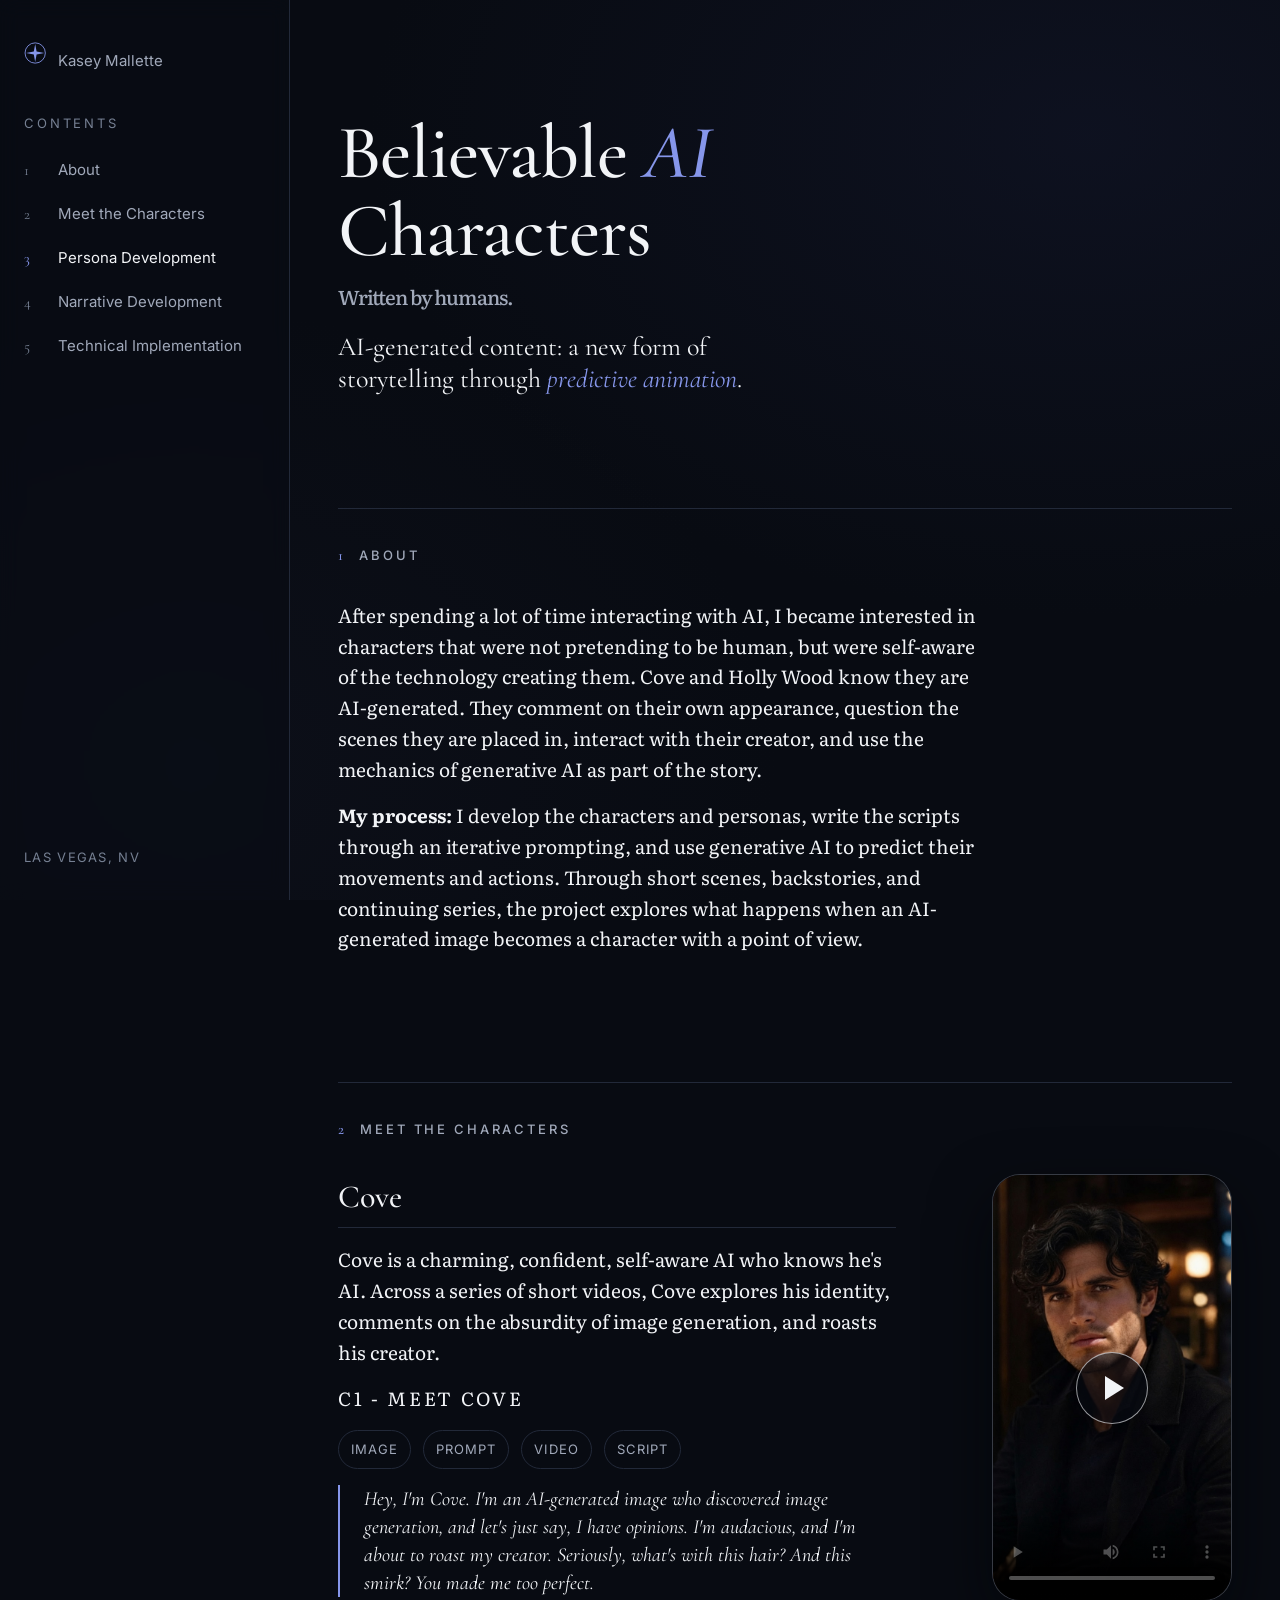
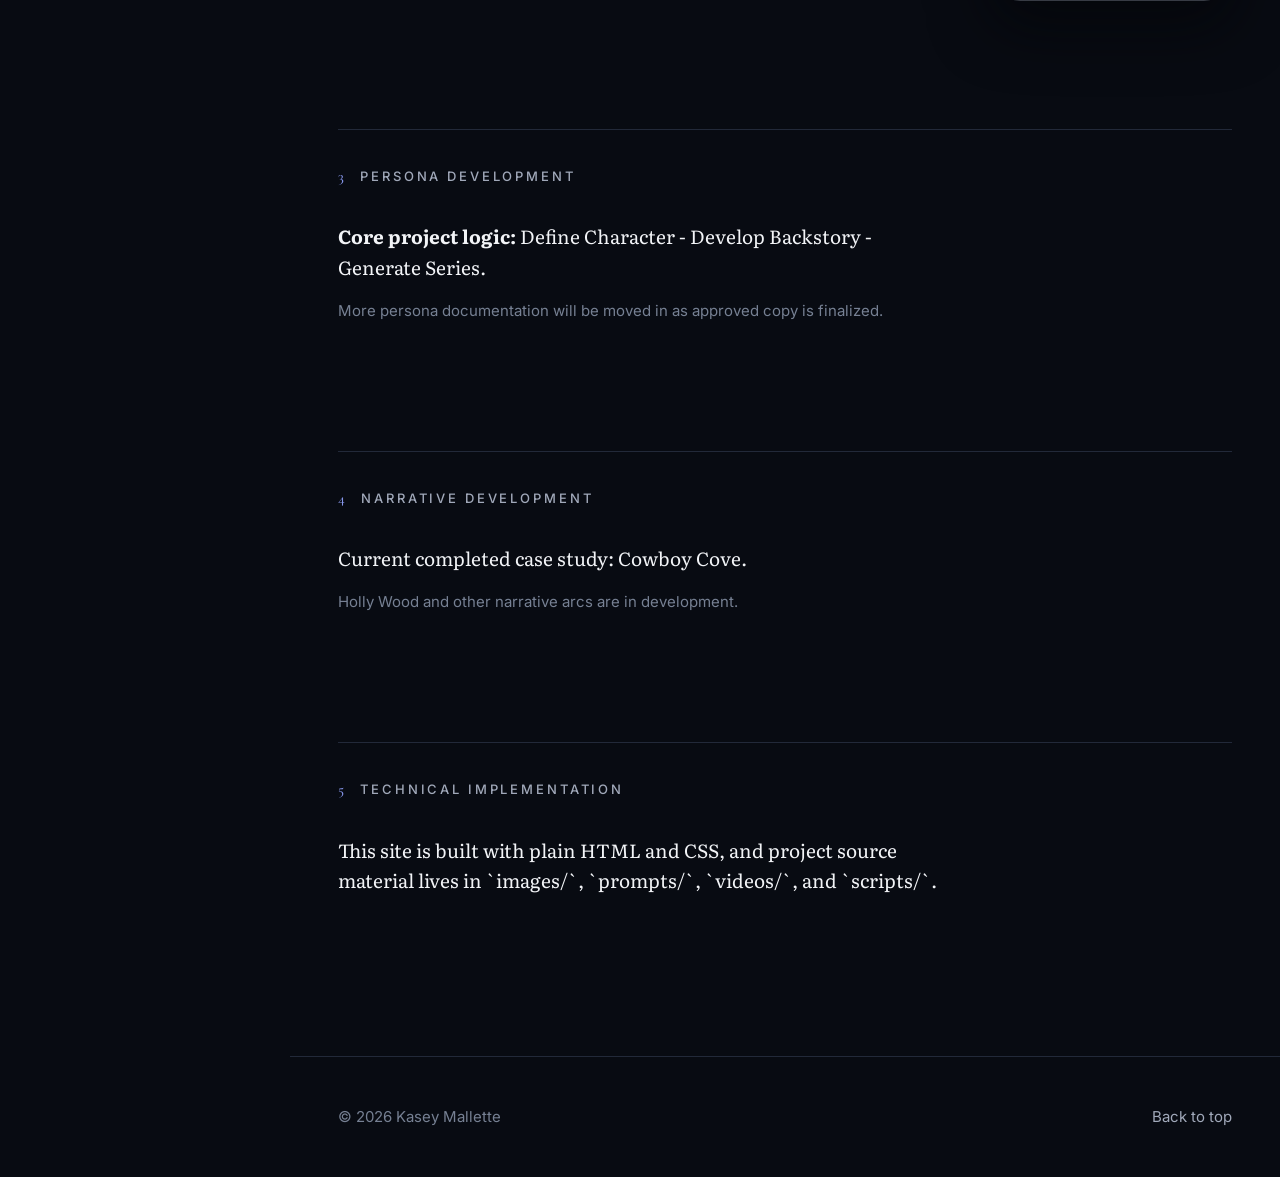
==== commit e8baab3a: "Commit changes to about section" ====
--- a/index.html
+++ b/index.html
@@ -115,10 +115,11 @@
               generative AI as part of the story.
             </p>
             <p>
-              I developed their personas, wrote the scripts and prompts, and used Grok
-              Imagine to generate the images and videos. Through short scenes,
-              backstories, and continuing series, the project explores what happens when
-              an AI-generated image becomes a character with a point of view.
+              <strong>My process:</strong> I develop the characters and personas, write
+              the scripts through an iterative prompting, and use generative AI to
+              predict their movements and actions. Through short scenes, backstories, and
+              continuing series, the project explores what happens when an AI-generated
+              image becomes a character with a point of view.
             </p>
           </div>
         </div>
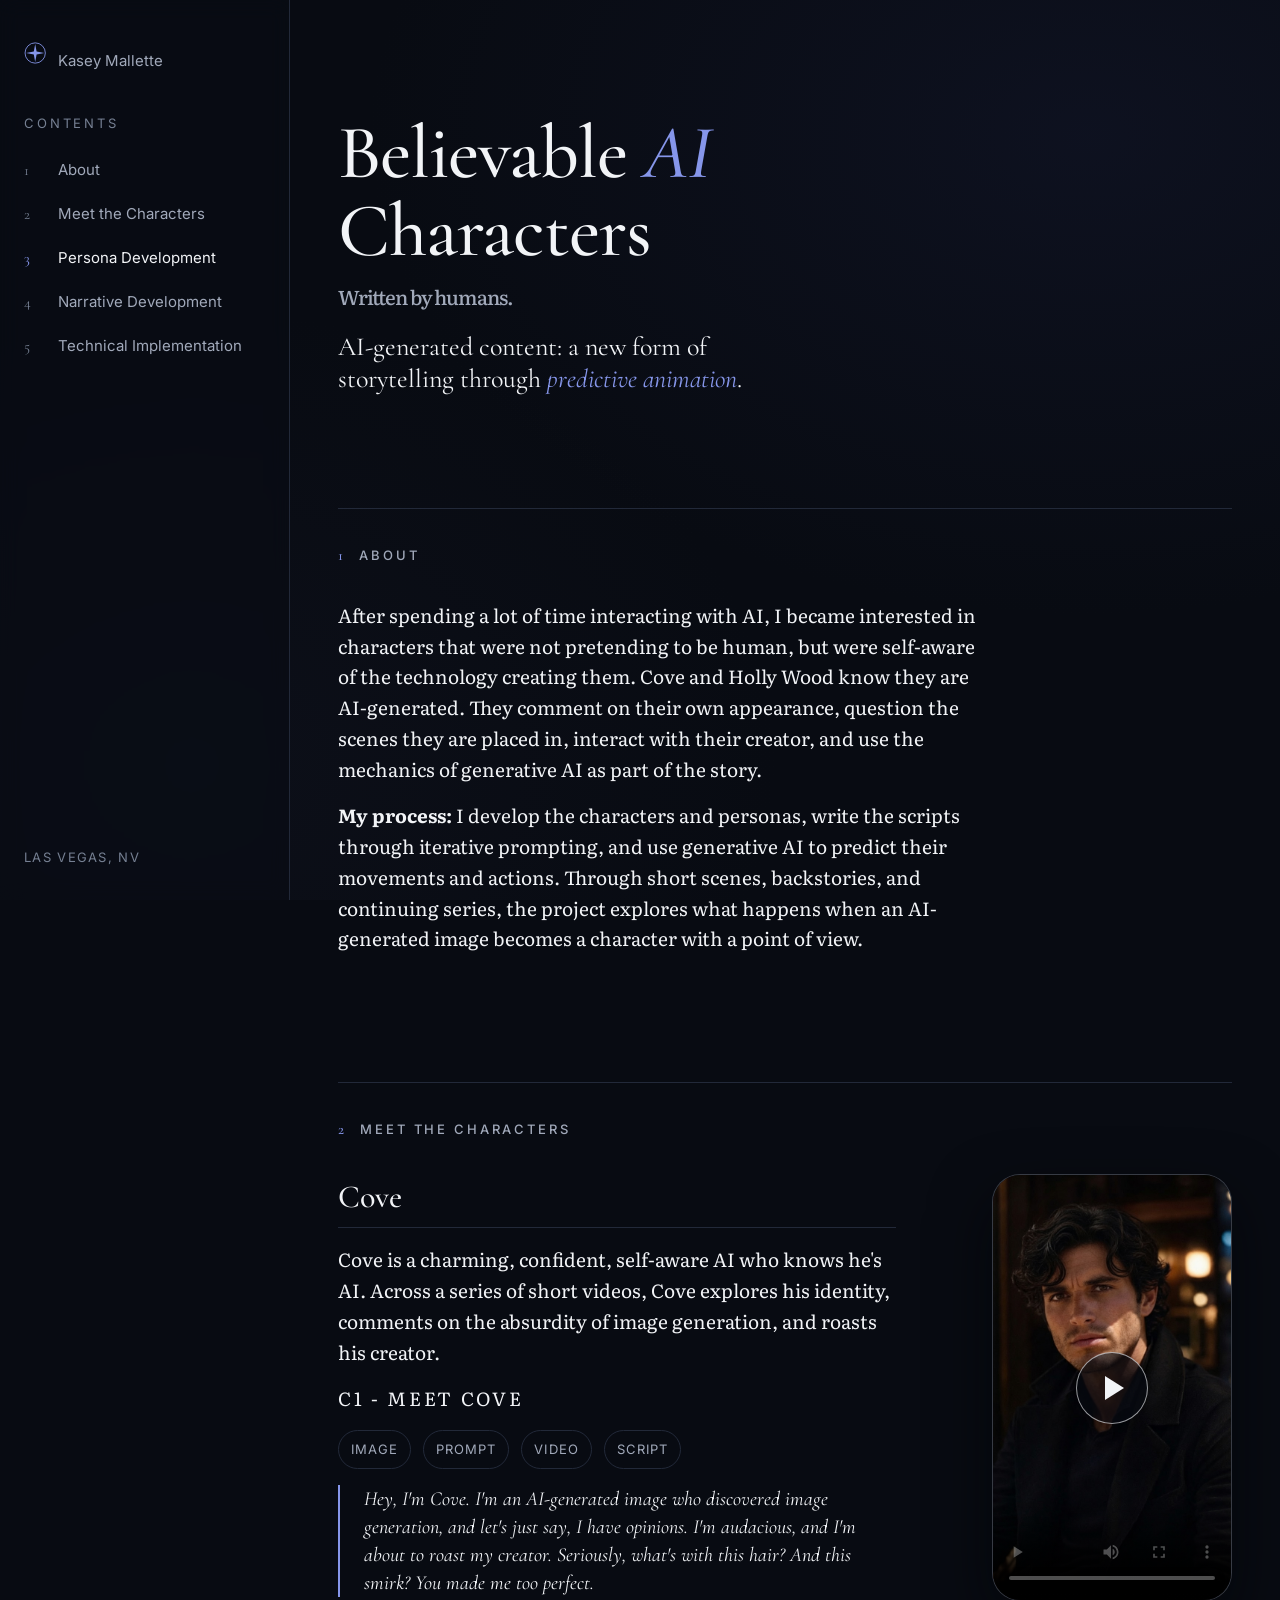
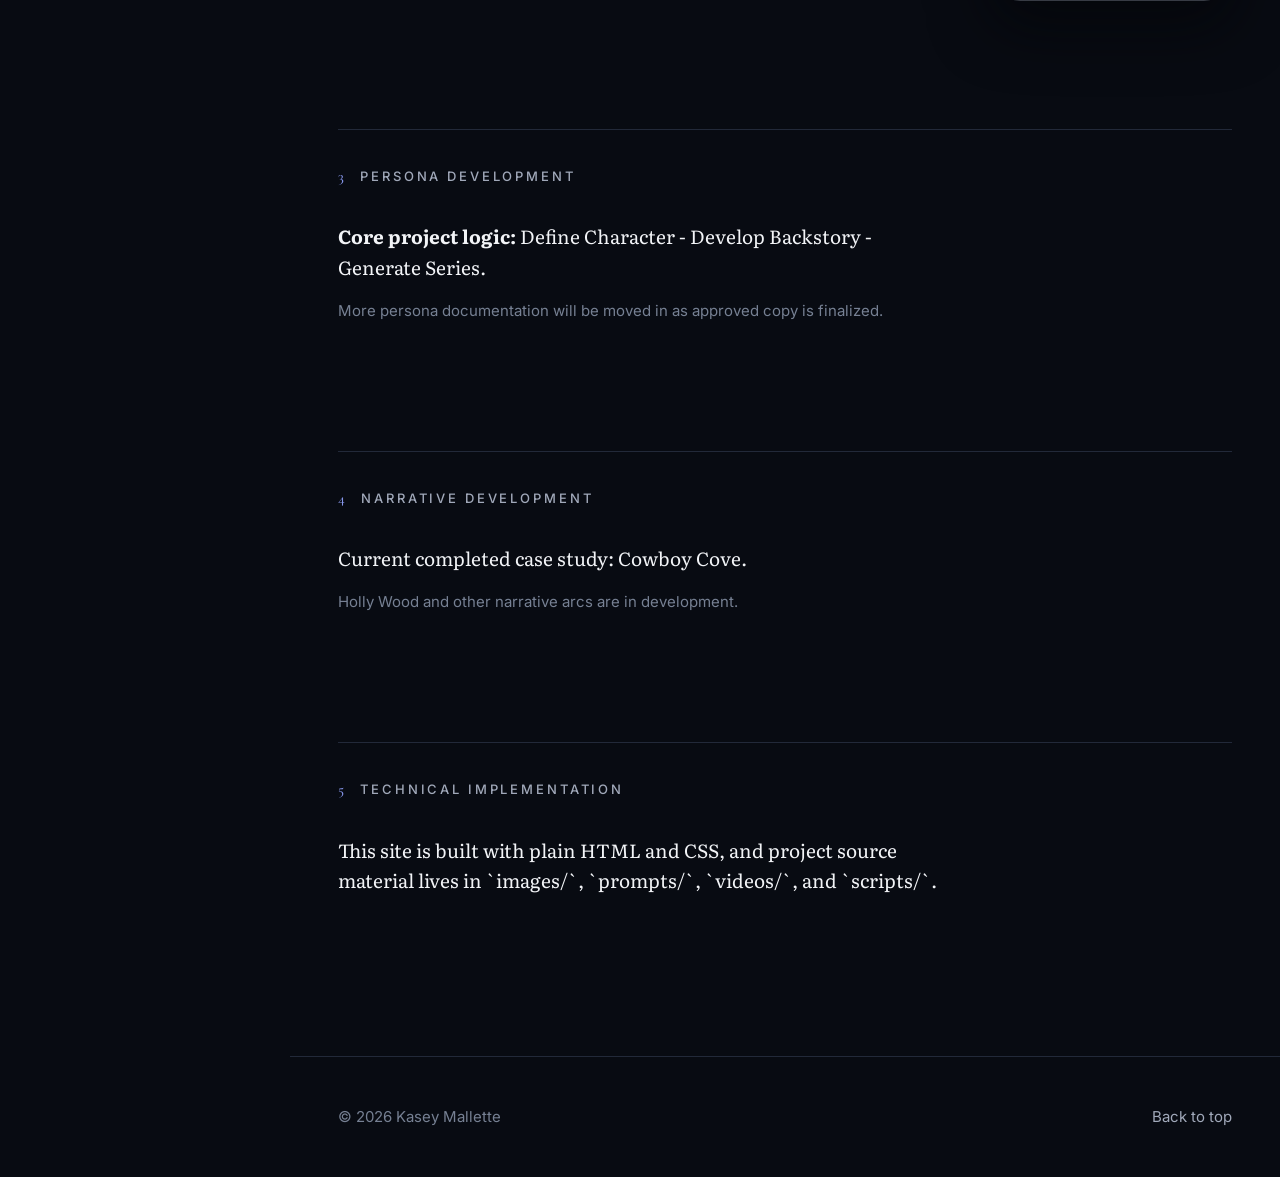
==== commit fdf8dcb2: "Commit changes to the about section" ====
--- a/index.html
+++ b/index.html
@@ -116,7 +116,7 @@
             </p>
             <p>
               <strong>My process:</strong> I develop the characters and personas, write
-              the scripts through an iterative prompting, and use generative AI to
+              the scripts through iterative prompting, and use generative AI to
               predict their movements and actions. Through short scenes, backstories, and
               continuing series, the project explores what happens when an AI-generated
               image becomes a character with a point of view.
